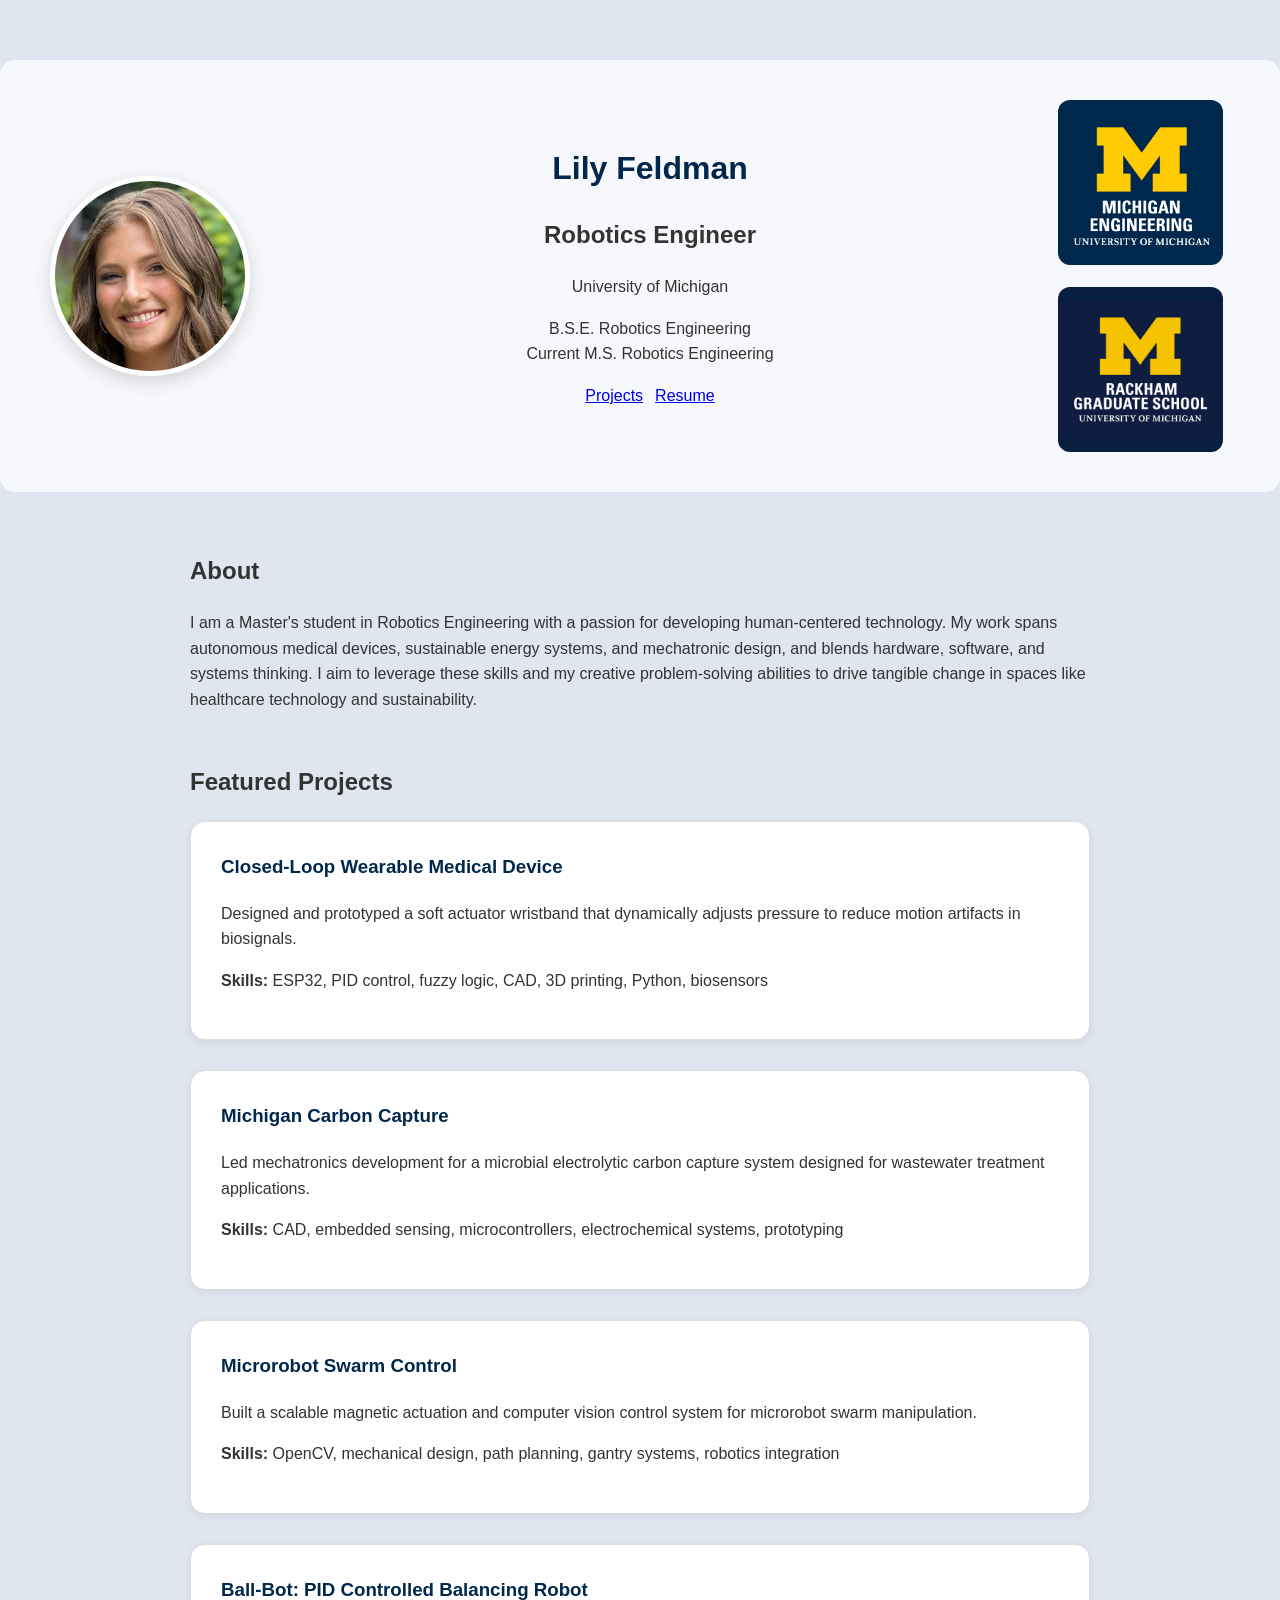
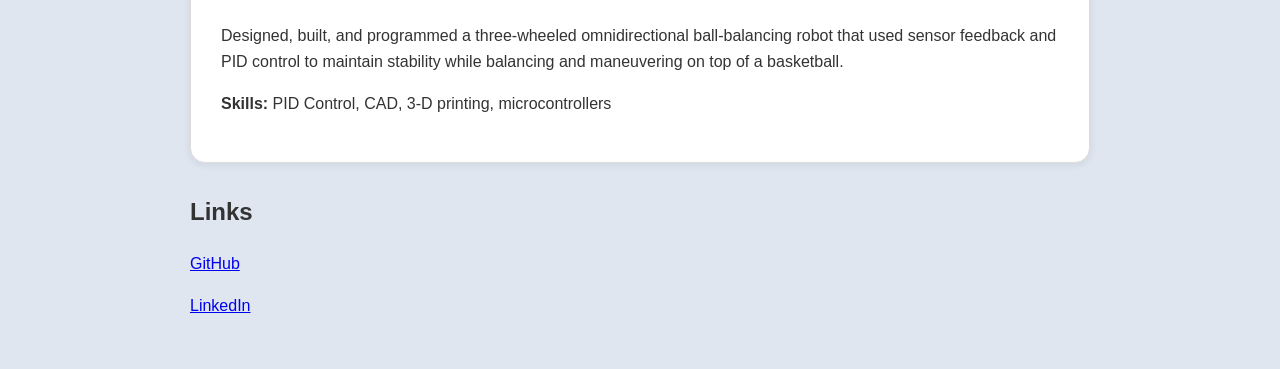
==== index.html @ 0f6f0f72 "Update index.html" ====
<!DOCTYPE html>
<html>
<head>
  <title>Lily Feldman | Robotics Engineer</title>
  <link rel="stylesheet" href="style.css">
</head>

<body>
  <header class="hero">

    <div class="hero-photo">
        <img src="headshot.png" alt="Lily Feldman">
    </div>

    <div class="hero-text">
        <h1>Lily Feldman</h1>

        <h2>Robotics Engineer</h2>

        <p>University of Michigan</p>

        <p>
            B.S.E. Robotics Engineering<br>
            Current M.S. Robotics Engineering
        </p>

        <div class="hero-buttons">
            <a href="#projects">Projects</a>
            <a href="Lily Feldman Resume 41626-2.pdf">Resume</a>
        </div>
    </div>

    <div class="hero-logos">
        <img src="michiganengineering2.jpg" alt="Michigan Engineering">
        <img src="rackham.jpg" alt="Rackham Graduate School">
    </div>

</header>

  <section id="about">
    <h2>About</h2>
    <p>
      I am a Master's student in Robotics Engineering with a passion for developing human-centered technology. My work spans autonomous medical devices, sustainable energy systems, and mechatronic design, and blends hardware, software, and systems thinking. I aim to leverage these skills and my creative problem-solving abilities to drive tangible change in spaces like healthcare technology and sustainability.
    </p>
  </section>

  <section id="projects">
    <h2>Featured Projects</h2>

    <div class="project">
      <h3>
      <a href="wearable-device.html">
      Closed-Loop Wearable Medical Device
      </a>
      </h3>
      <p>
        Designed and prototyped a soft actuator wristband that dynamically adjusts pressure to reduce motion artifacts in biosignals.
      </p>
      <p><strong>Skills:</strong> ESP32, PID control, fuzzy logic, CAD, 3D printing, Python, biosensors</p>
    </div>

    <div class="project">
      <h3>
      <a href="carbon-capture.html">
      Michigan Carbon Capture
      </a>
      </h3>
      <p>
        Led mechatronics development for a microbial electrolytic carbon capture system designed for wastewater treatment applications.
      </p>
      <p><strong>Skills:</strong> CAD, embedded sensing, microcontrollers, electrochemical systems, prototyping</p>
    </div>

    <div class="project">
      <h3>
      <a href="microrobot-swarm.html">
      Microrobot Swarm Control
      </a>
      </h3>
      <p>
        Built a scalable magnetic actuation and computer vision control system for microrobot swarm manipulation.
      </p>
      <p><strong>Skills:</strong> OpenCV, mechanical design, path planning, gantry systems, robotics integration</p>
    </div>

    <div class="project">
      <h3>
      <a href="ball_bot.html">
      Ball-Bot: PID Controlled Balancing Robot
      </a>
      </h3>
      <p>
        Designed, built, and programmed a three-wheeled omnidirectional ball-balancing robot that used sensor feedback and PID control to maintain stability while balancing and maneuvering on top of a basketball.
      </p>
      <p><strong>Skills:</strong> PID Control, CAD, 3-D printing, microcontrollers</p>
    </div>

    <h2>Links</h2>

    <p>
    <a href="https://github.com/lilyfeldman33">GitHub</a>
    </p>
    
    <p>
    <a href="https://www.linkedin.com/in/lily-feldman-/">
    LinkedIn
    </a>
    </p>

  </section>
</body>
  
</html>
---- style.css ----
body {
  font-family: Arial, sans-serif;
  margin: 0;
  color: #333333;
  line-height: 1.6;
  background-color: #dfe6f0;
}

nav a {
  margin: 0 12px;
  text-decoration: none;
  color: #0057b8;
  font-weight: bold;
}

section {
  max-width: 900px;
  margin: 50px auto;
  padding: 0 20px;
}

.project {
  border: 1px solid #ddd;
  
  background: white;
  border-radius: 15px;
  padding: 30px;
  margin-bottom: 30px;

  box-shadow:
      0 2px 8px rgba(0,0,0,0.08);
}

.project:hover{

    transform:translateY(-8px);

    box-shadow:0 15px 40px rgba(0,0,0,.12);

}

.project h3 {
  margin-top: 0;
}

.project h3 a {
    color: #00274C;
    text-decoration: none;
}

.project h3 a:hover {
    color: #45c458;
}

.container {
    max-width: 1000px;
    margin: 50px auto;
    padding: 0 30px;
}

.hero {
    max-width: 1200px;
    margin: 60px auto;
    padding: 40px;

    display: grid;
    grid-template-columns: 220px 1fr 200px;

    align-items: center;
    gap: 40px;

    background: #f6f8fb;
    border-radius: 15px;
}
.hero-photo {
    display: flex;
    justify-content: center;
}
.hero-photo img {
    width: 190px;
    height: 190px;

    object-fit: cover;

    border-radius: 50%;

    border: 5px solid white;

    box-shadow: 0 6px 18px rgba(0,0,0,0.15);
}

.hero-text {
  text-align: center;
}

.hero-text h1 {
  margin-top: 0;
  color: #00274c;
}

.hero-buttons {
  display: flex;
  justify-content: center;
  gap: 12px;
}

.hero-logos {
  display: flex;
  flex-direction: column;
  align-items: center;
  gap: 22px;
}

.hero-logos img {
  width: 165px;
  height: 165px;
  object-fit: cover;
  border-radius: 12px;
}
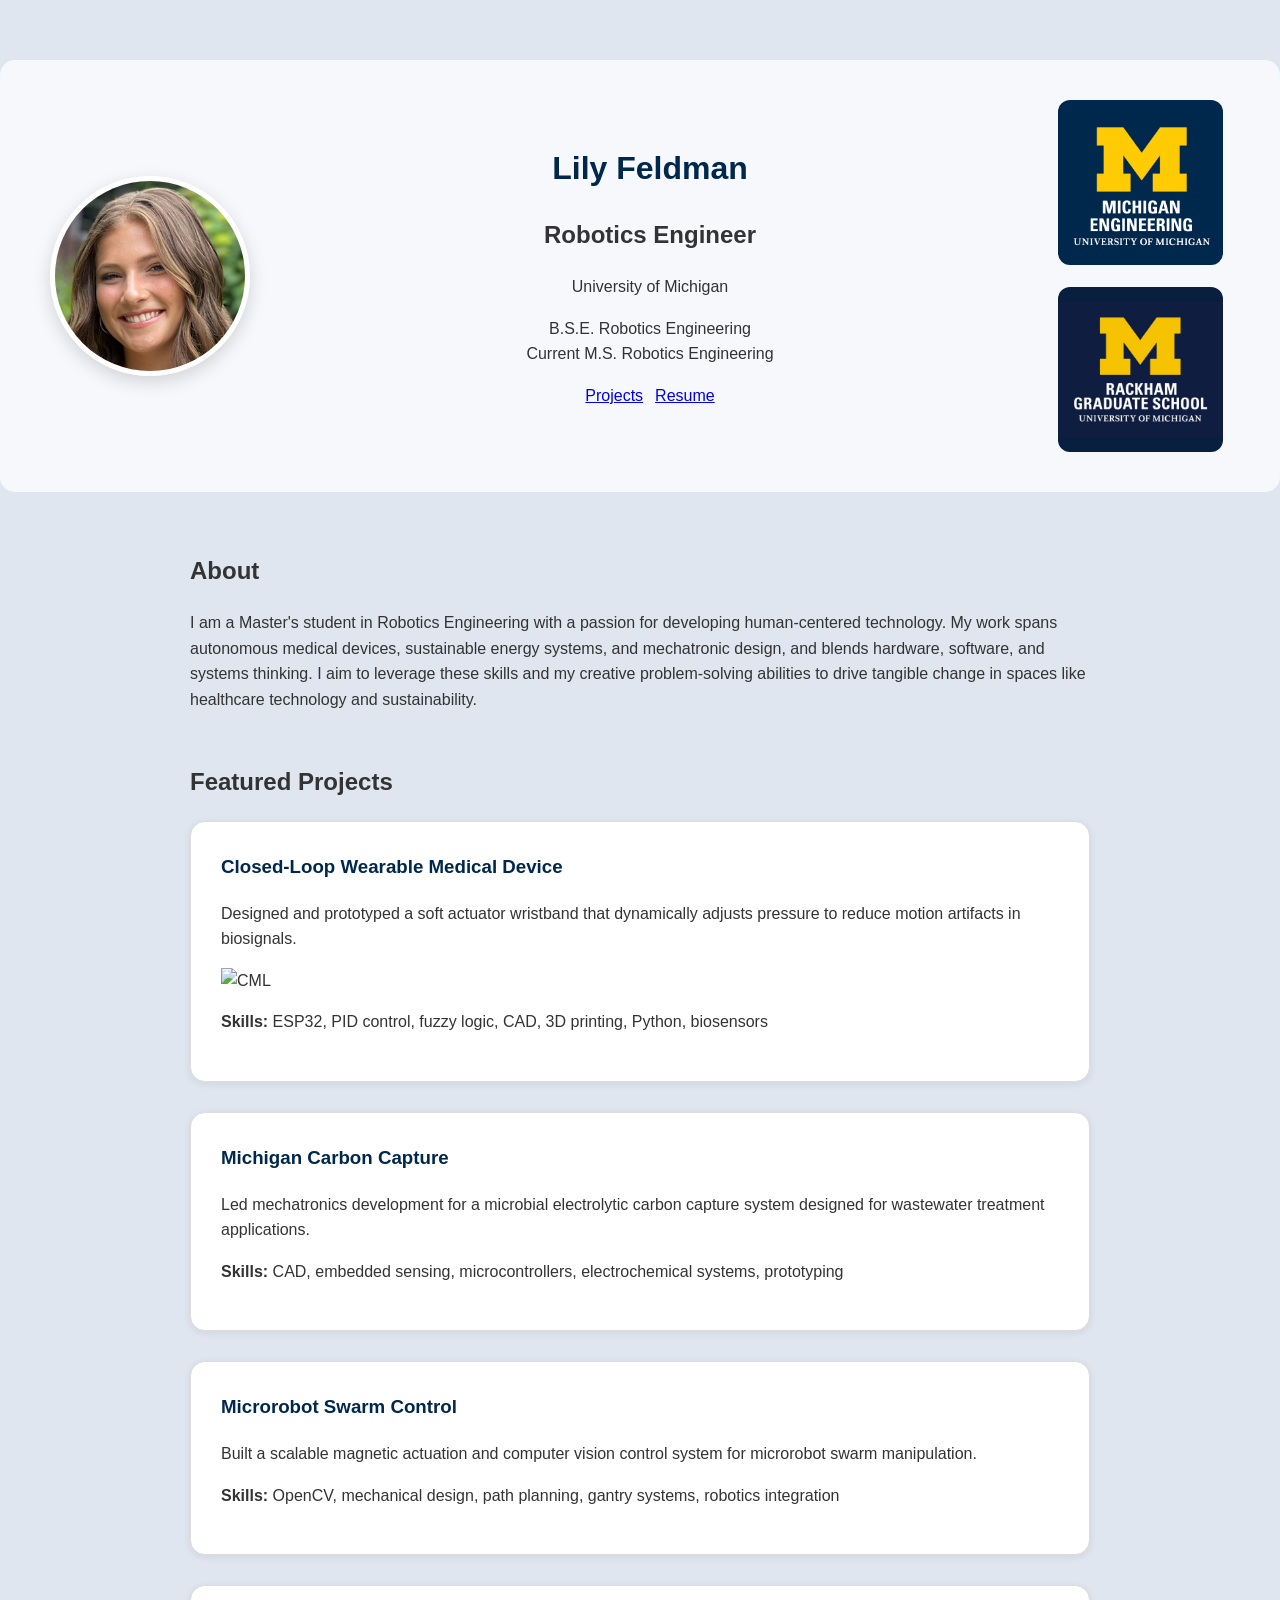
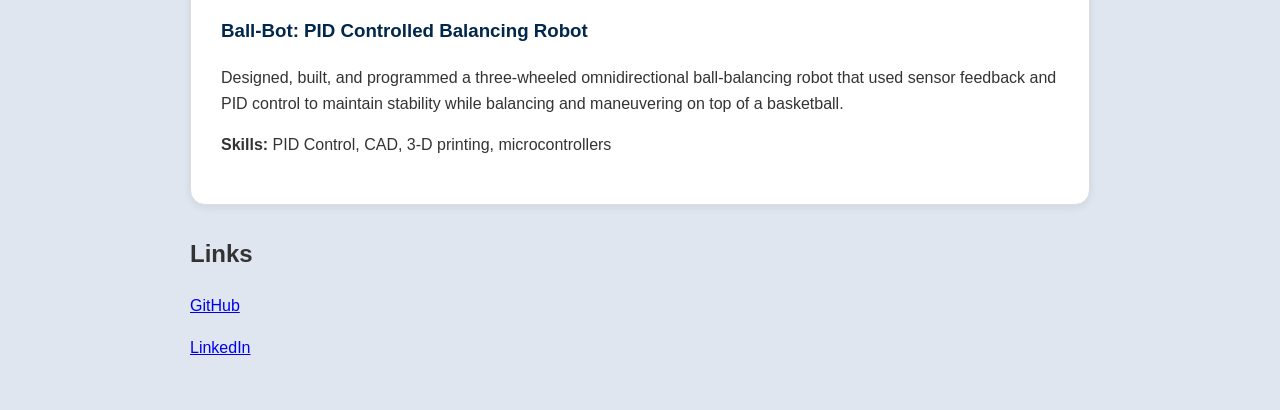
==== commit 7f15e165: "Update index.html" ====
--- a/index.html
+++ b/index.html
@@ -56,6 +56,9 @@
       <p>
         Designed and prototyped a soft actuator wristband that dynamically adjusts pressure to reduce motion artifacts in biosignals.
       </p>
+      <p>
+        <img src="CML1.jpg" alt="CML">
+      </p>
       <p><strong>Skills:</strong> ESP32, PID control, fuzzy logic, CAD, 3D printing, Python, biosensors</p>
     </div>
 
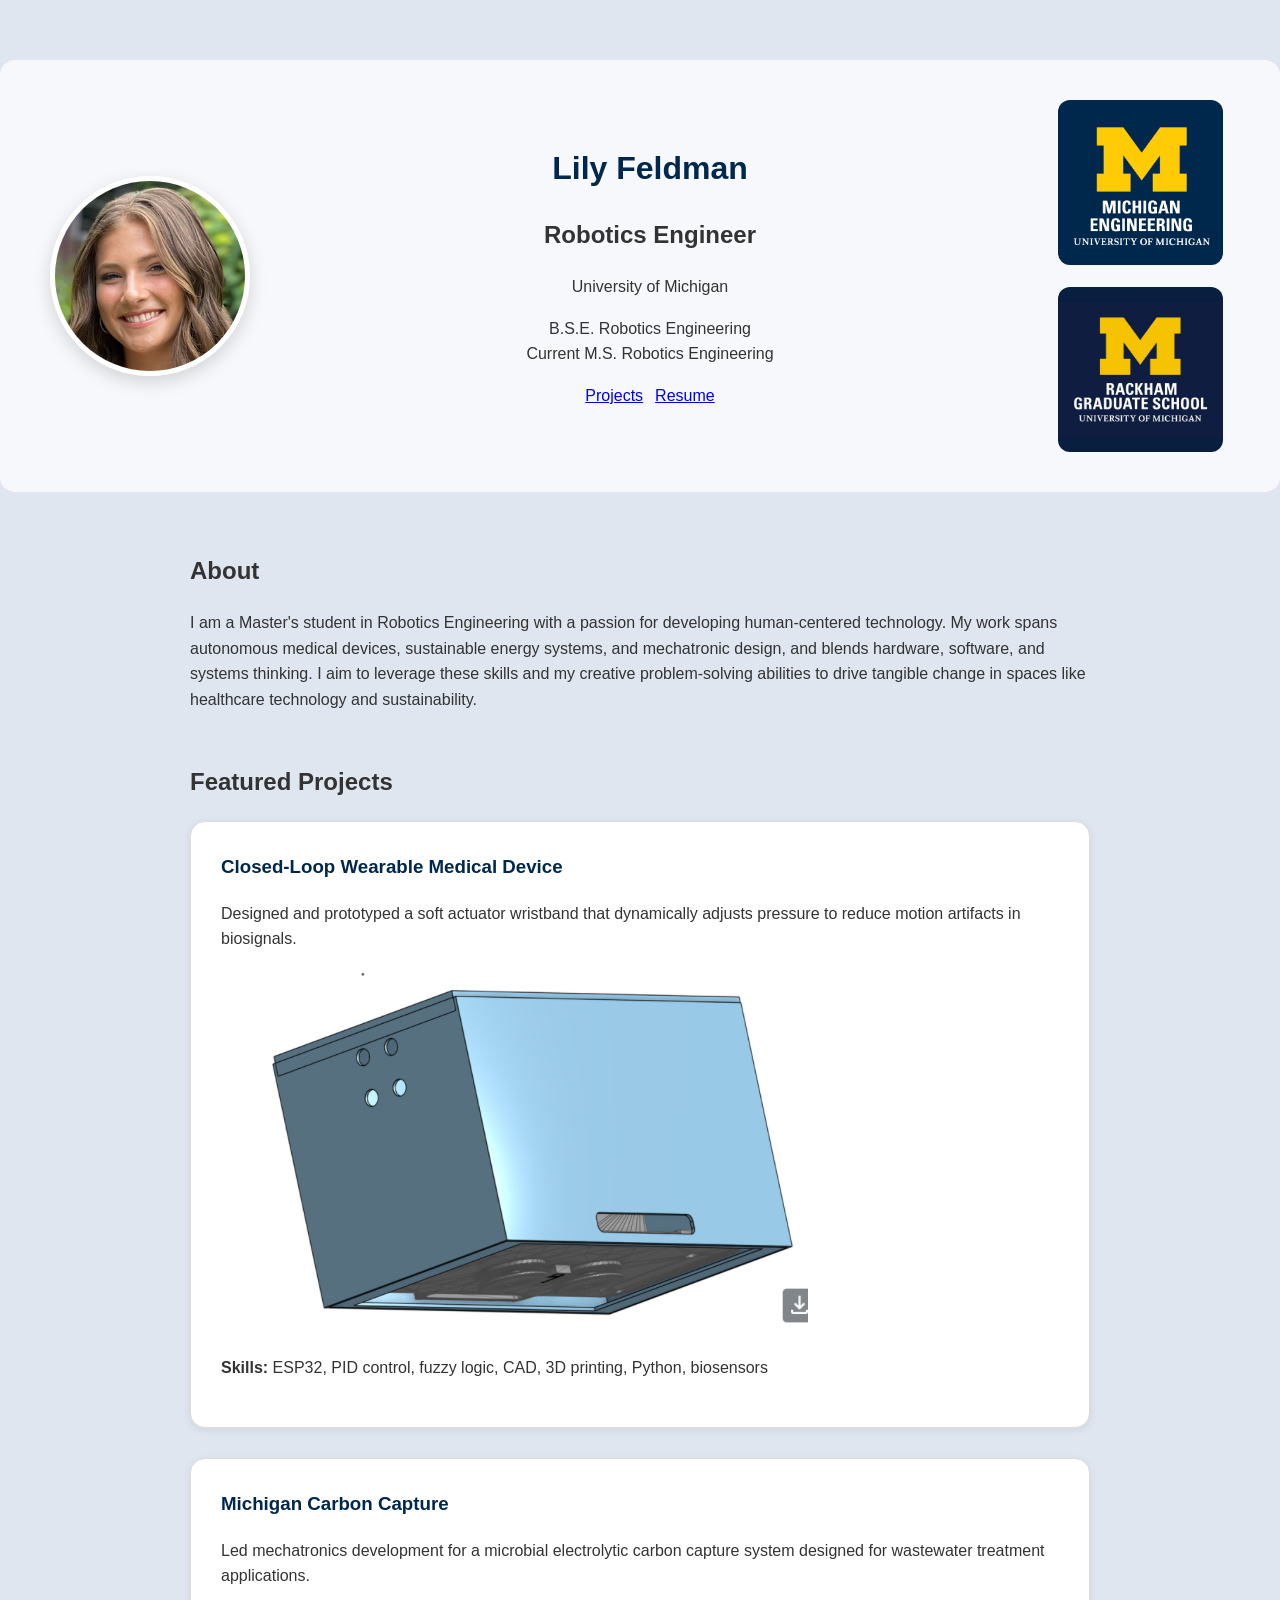
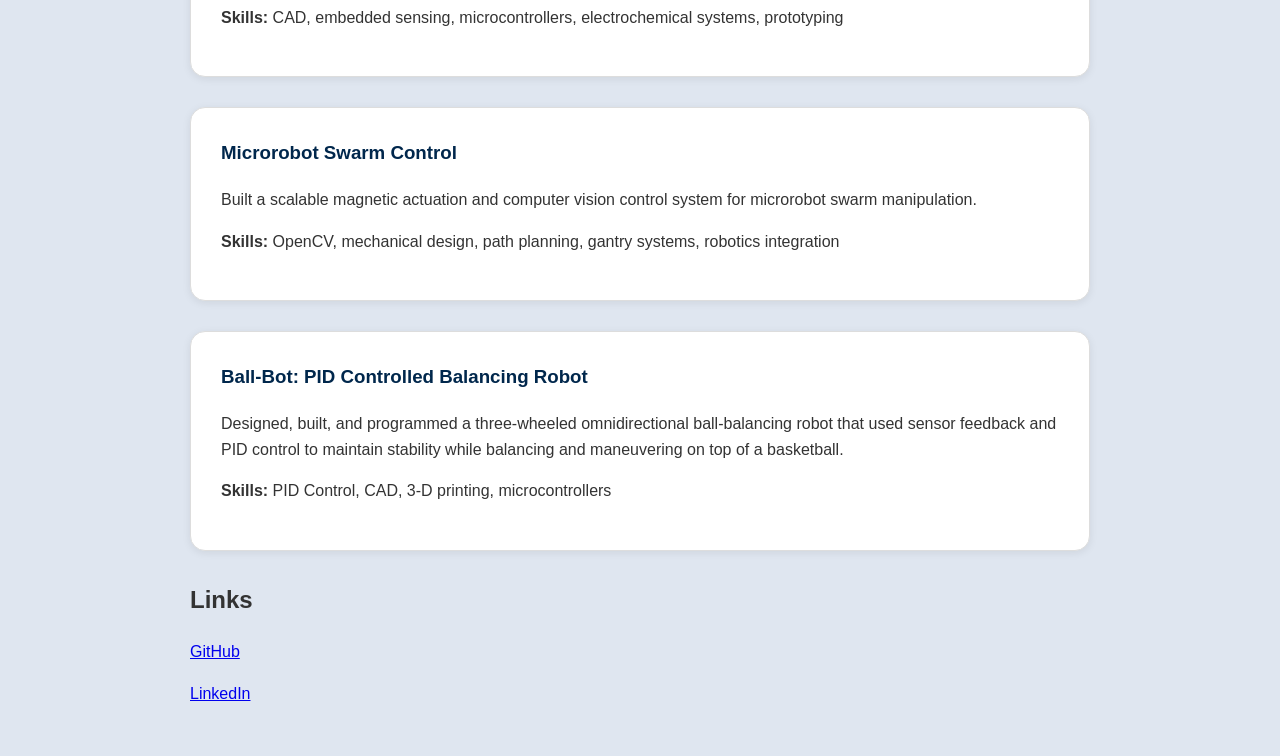
==== commit 2c73e7c1: "Update index.html" ====
--- a/index.html
+++ b/index.html
@@ -57,7 +57,7 @@
         Designed and prototyped a soft actuator wristband that dynamically adjusts pressure to reduce motion artifacts in biosignals.
       </p>
       <p>
-        <img src="CML1.jpg" alt="CML">
+        <img src="CML1.png" alt="CML">
       </p>
       <p><strong>Skills:</strong> ESP32, PID control, fuzzy logic, CAD, 3D printing, Python, biosensors</p>
     </div>
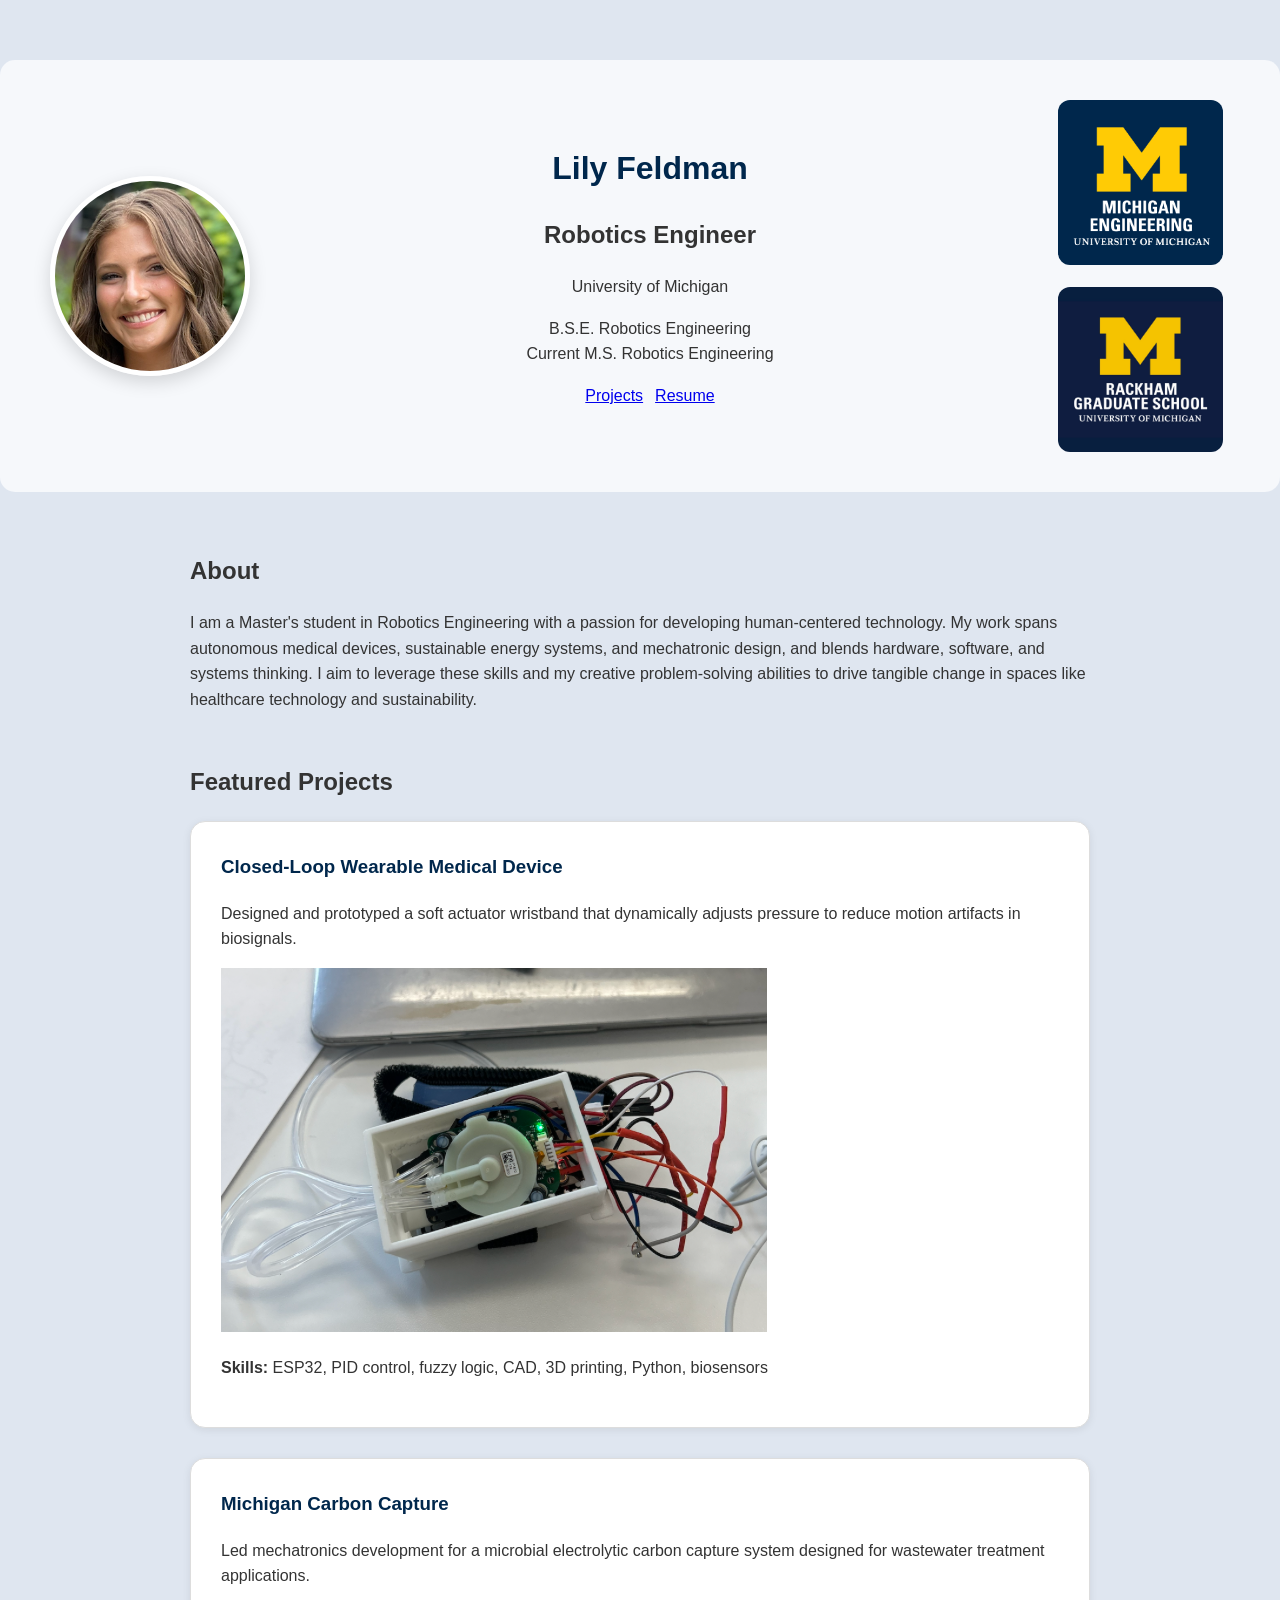
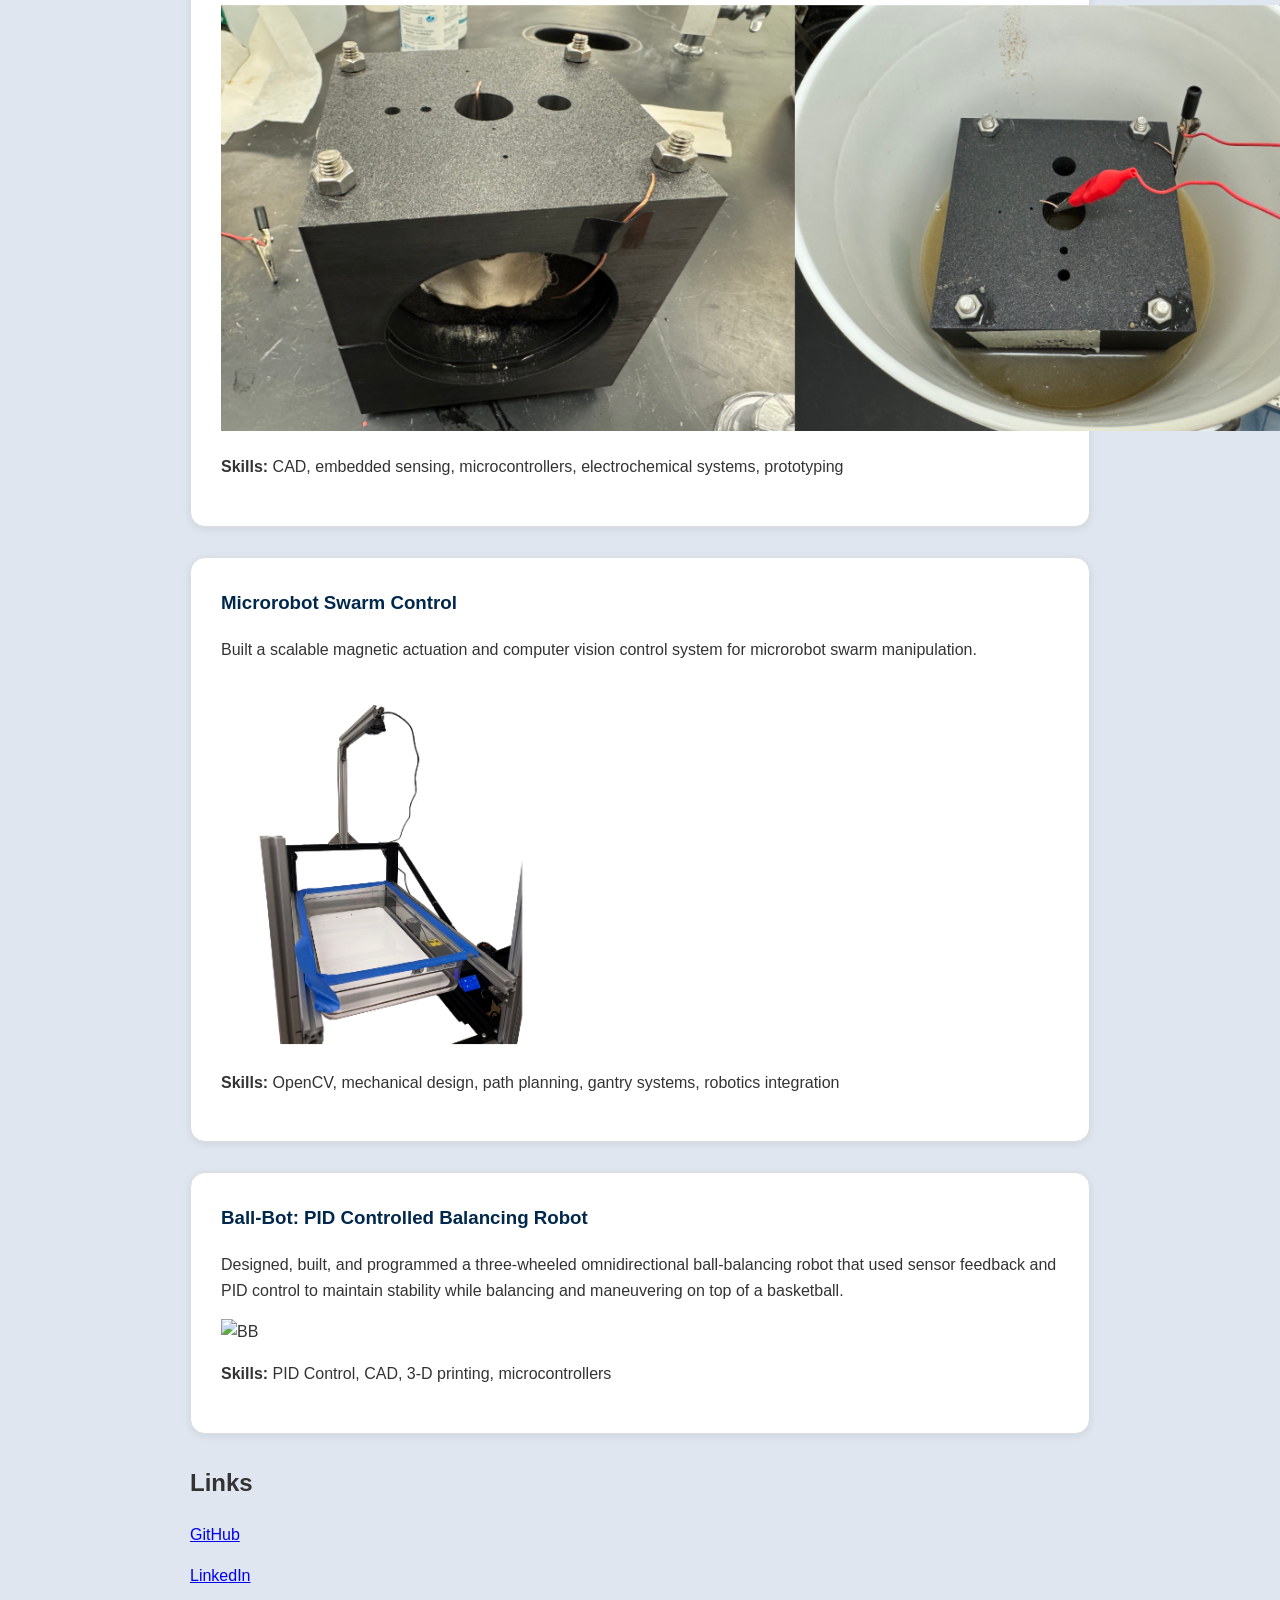
==== commit 18459766: "Update index.html" ====
--- a/index.html
+++ b/index.html
@@ -57,7 +57,7 @@
         Designed and prototyped a soft actuator wristband that dynamically adjusts pressure to reduce motion artifacts in biosignals.
       </p>
       <p>
-        <img src="CML1.png" alt="CML">
+        <img src="CML3.png" alt="CML">
       </p>
       <p><strong>Skills:</strong> ESP32, PID control, fuzzy logic, CAD, 3D printing, Python, biosensors</p>
     </div>
@@ -71,6 +71,9 @@
       <p>
         Led mechatronics development for a microbial electrolytic carbon capture system designed for wastewater treatment applications.
       </p>
+      <p>
+        <img src="ccphotos.png" alt="Carbon Capture">
+      </p>
       <p><strong>Skills:</strong> CAD, embedded sensing, microcontrollers, electrochemical systems, prototyping</p>
     </div>
 
@@ -83,6 +86,9 @@
       <p>
         Built a scalable magnetic actuation and computer vision control system for microrobot swarm manipulation.
       </p>
+      <p>
+        <img src="SAM3.png" alt="SAM">
+      </p>
       <p><strong>Skills:</strong> OpenCV, mechanical design, path planning, gantry systems, robotics integration</p>
     </div>
 
@@ -94,6 +100,9 @@
       </h3>
       <p>
         Designed, built, and programmed a three-wheeled omnidirectional ball-balancing robot that used sensor feedback and PID control to maintain stability while balancing and maneuvering on top of a basketball.
+      </p>
+      <p>
+        <img src="bbPIC.HEIC" alt="BB">
       </p>
       <p><strong>Skills:</strong> PID Control, CAD, 3-D printing, microcontrollers</p>
     </div>
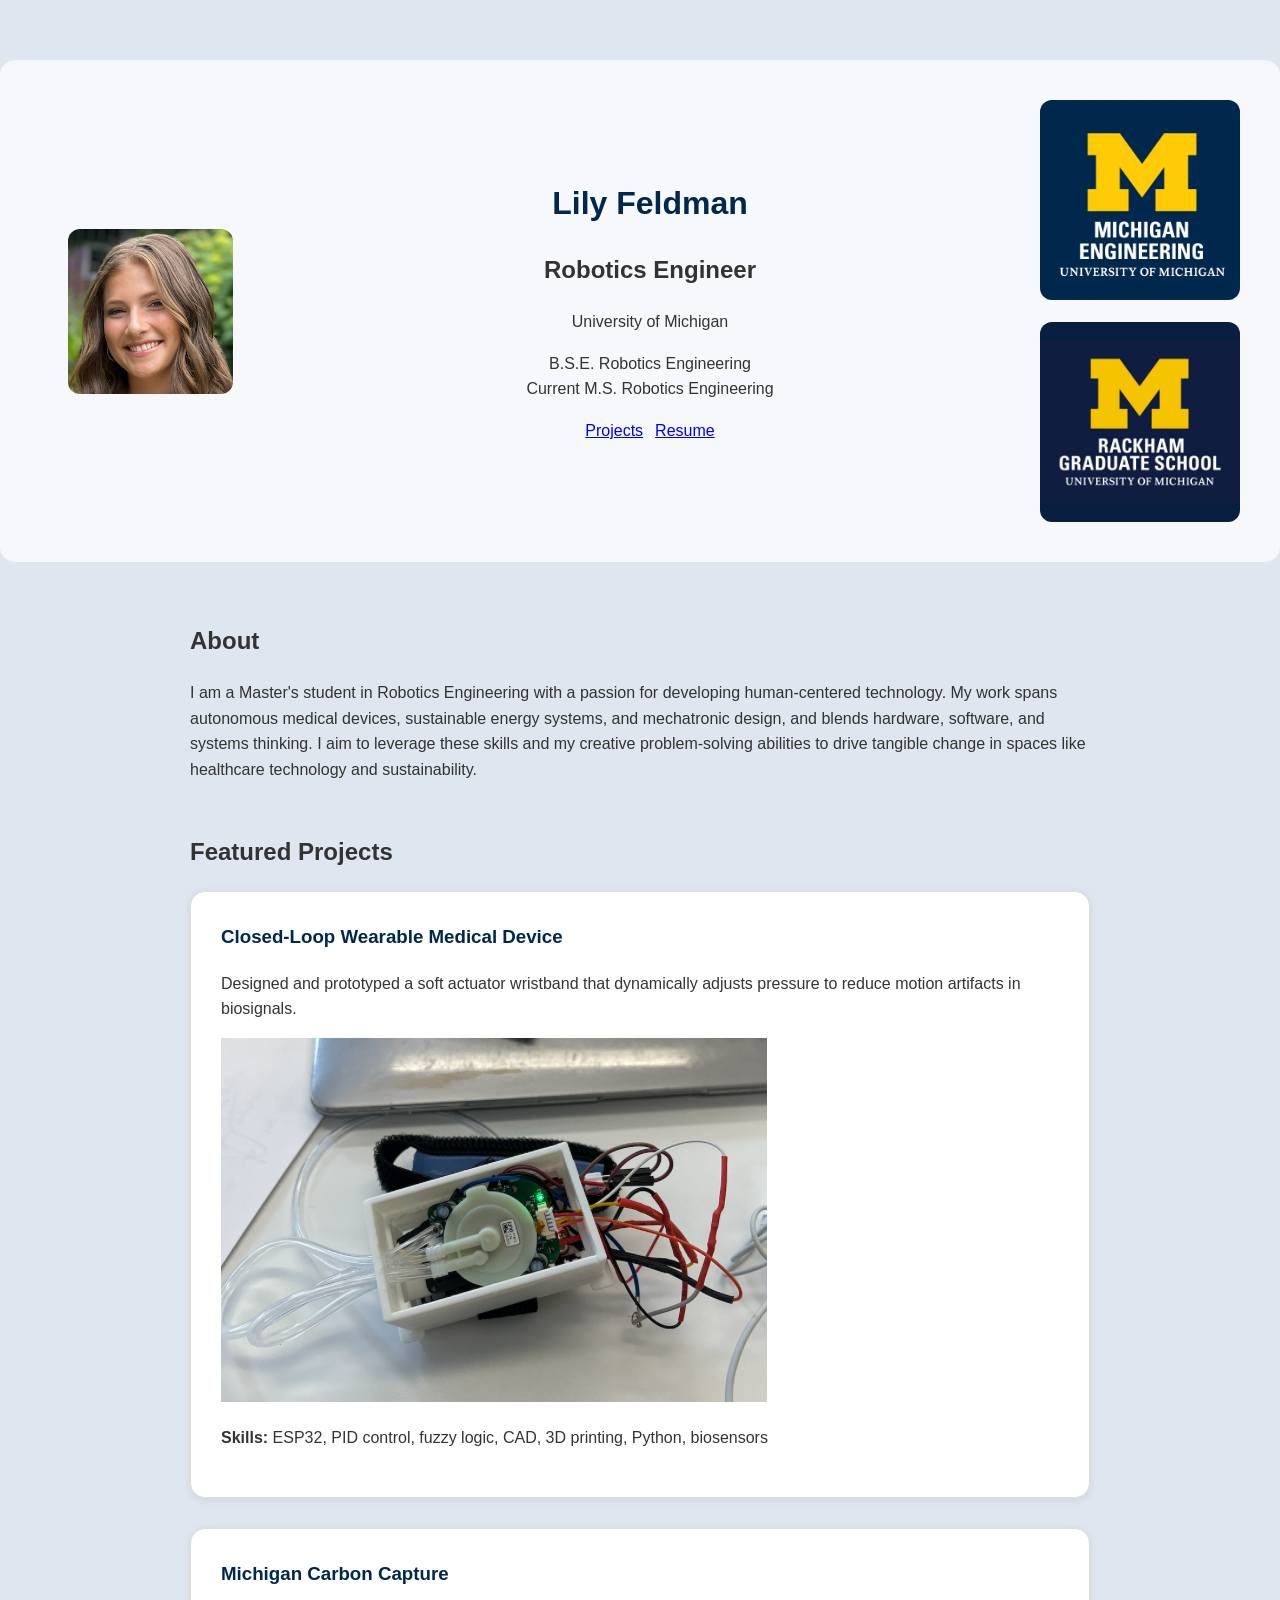
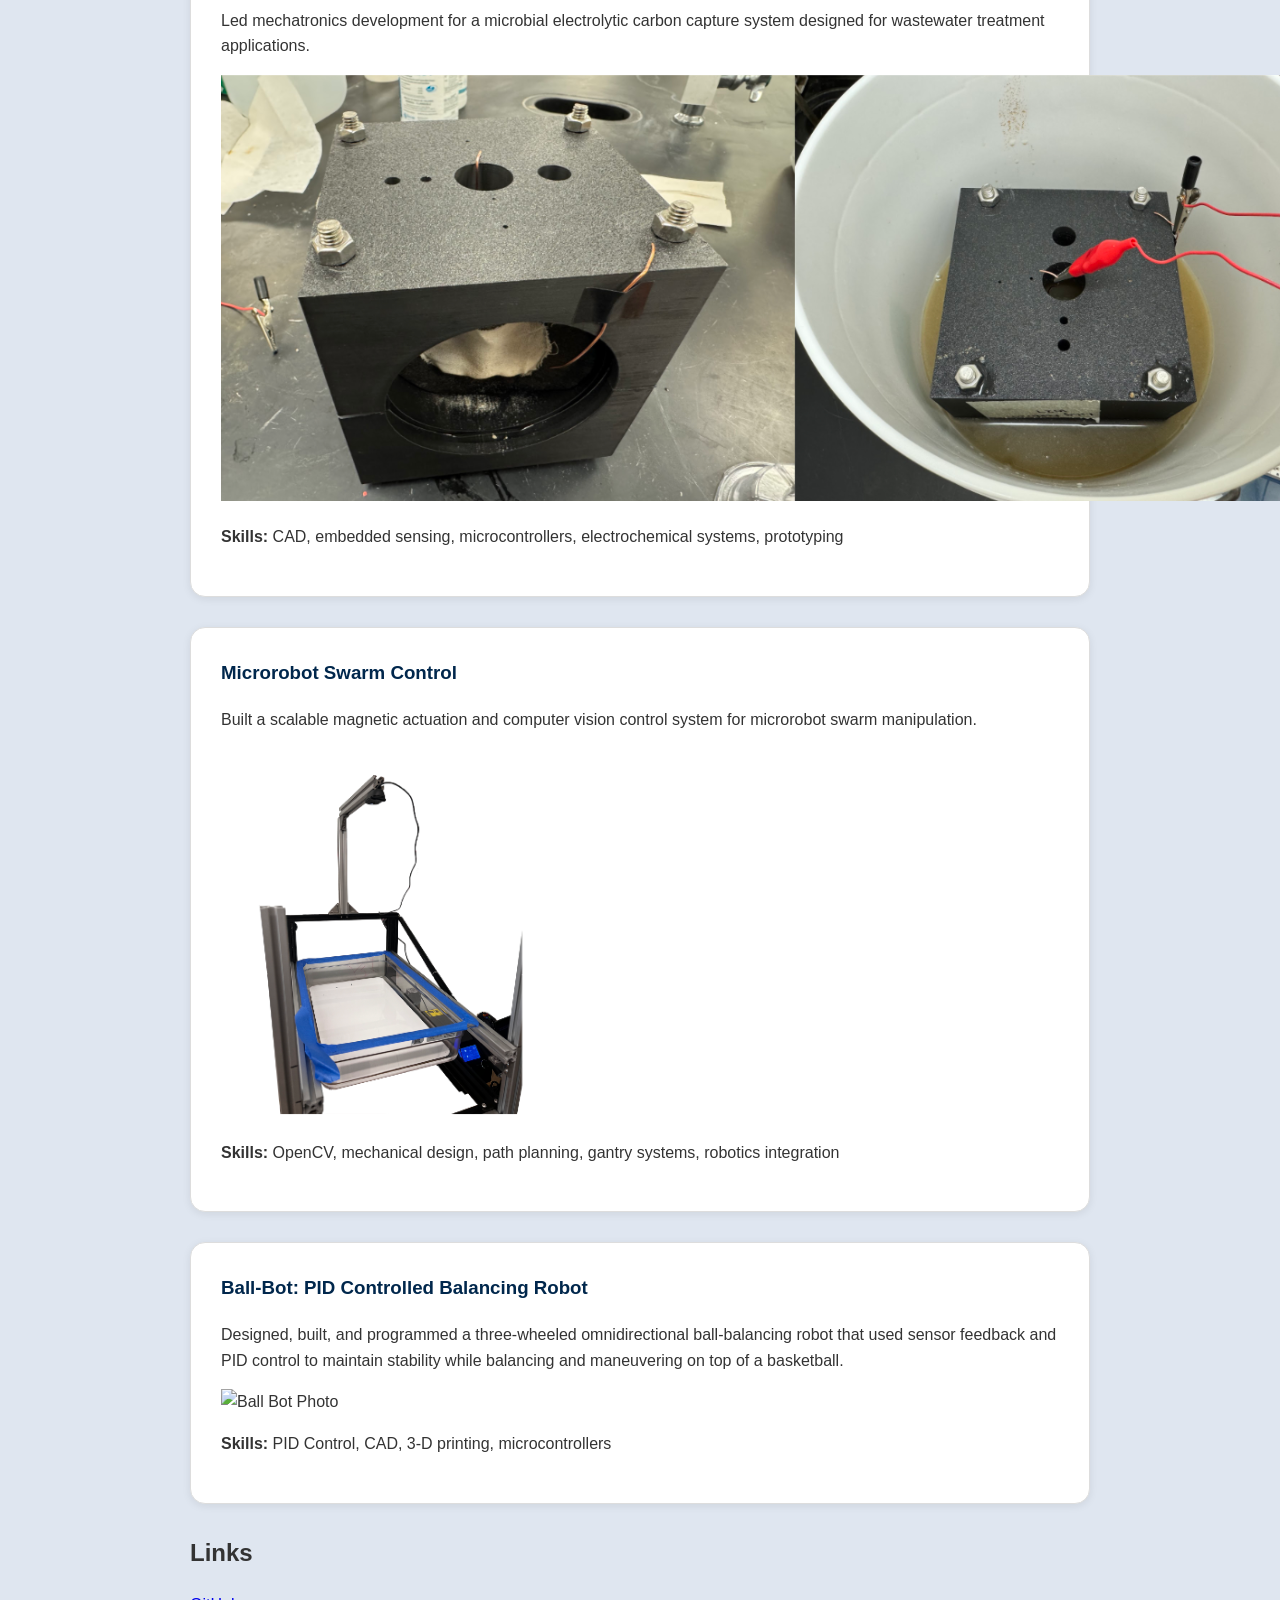
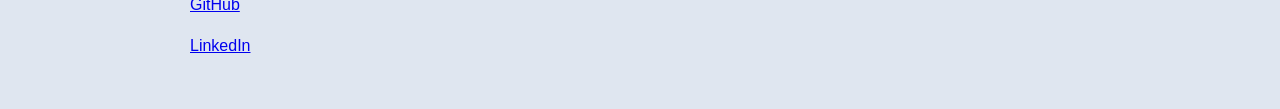
==== commit 653b6df9: "Update index.html" ====
--- a/index.html
+++ b/index.html
@@ -56,25 +56,39 @@
       <p>
         Designed and prototyped a soft actuator wristband that dynamically adjusts pressure to reduce motion artifacts in biosignals.
       </p>
-      <p>
-        <img src="CML3.png" alt="CML">
-      </p>
+      
+      <img
+        src="CML3.png"
+        alt="CML Photo"
+        class="project-thumbnail"
+      >
       <p><strong>Skills:</strong> ESP32, PID control, fuzzy logic, CAD, 3D printing, Python, biosensors</p>
     </div>
 
     <div class="project">
+
       <h3>
-      <a href="carbon-capture.html">
-      Michigan Carbon Capture
-      </a>
+        <a href="carbon-capture.html">
+          Michigan Carbon Capture
+        </a>
       </h3>
+    
       <p>
-        Led mechatronics development for a microbial electrolytic carbon capture system designed for wastewater treatment applications.
+        Led mechatronics development for a microbial electrolytic carbon capture
+        system designed for wastewater treatment applications.
       </p>
+    
+      <img
+        src="ccphotos.png"
+        alt="Michigan Carbon Capture prototype"
+        class="project-thumbnail"
+      >
+    
       <p>
-        <img src="ccphotos.png" alt="Carbon Capture">
+        <strong>Skills:</strong>
+        CAD, embedded sensing, microcontrollers, electrochemical systems, prototyping
       </p>
-      <p><strong>Skills:</strong> CAD, embedded sensing, microcontrollers, electrochemical systems, prototyping</p>
+    
     </div>
 
     <div class="project">
@@ -86,9 +100,12 @@
       <p>
         Built a scalable magnetic actuation and computer vision control system for microrobot swarm manipulation.
       </p>
-      <p>
-        <img src="SAM3.png" alt="SAM">
-      </p>
+      
+      <img
+        src="SAM3.png"
+        alt="SAM Lab Photo"
+        class="project-thumbnail"
+      >
       <p><strong>Skills:</strong> OpenCV, mechanical design, path planning, gantry systems, robotics integration</p>
     </div>
 
@@ -101,9 +118,12 @@
       <p>
         Designed, built, and programmed a three-wheeled omnidirectional ball-balancing robot that used sensor feedback and PID control to maintain stability while balancing and maneuvering on top of a basketball.
       </p>
-      <p>
-        <img src="bbPIC.HEIC" alt="BB">
-      </p>
+      
+      <img
+        src="bbPIC.HEIC"
+        alt="Ball Bot Photo"
+        class="project-thumbnail"
+      >
       <p><strong>Skills:</strong> PID Control, CAD, 3-D printing, microcontrollers</p>
     </div>
 
--- a/style.css
+++ b/style.css
@@ -77,16 +77,10 @@
     justify-content: center;
 }
 .hero-photo img {
-    width: 190px;
-    height: 190px;
-
-    object-fit: cover;
-
-    border-radius: 50%;
-
-    border: 5px solid white;
-
-    box-shadow: 0 6px 18px rgba(0,0,0,0.15);
+  width: 165px;
+  height: 165px;
+  object-fit: cover;
+  border-radius: 12px;
 }
 
 .hero-text {
@@ -112,8 +106,8 @@
 }
 
 .hero-logos img {
-  width: 165px;
-  height: 165px;
+  width: 200px;
+  height: 200px;
   object-fit: cover;
   border-radius: 12px;
 }
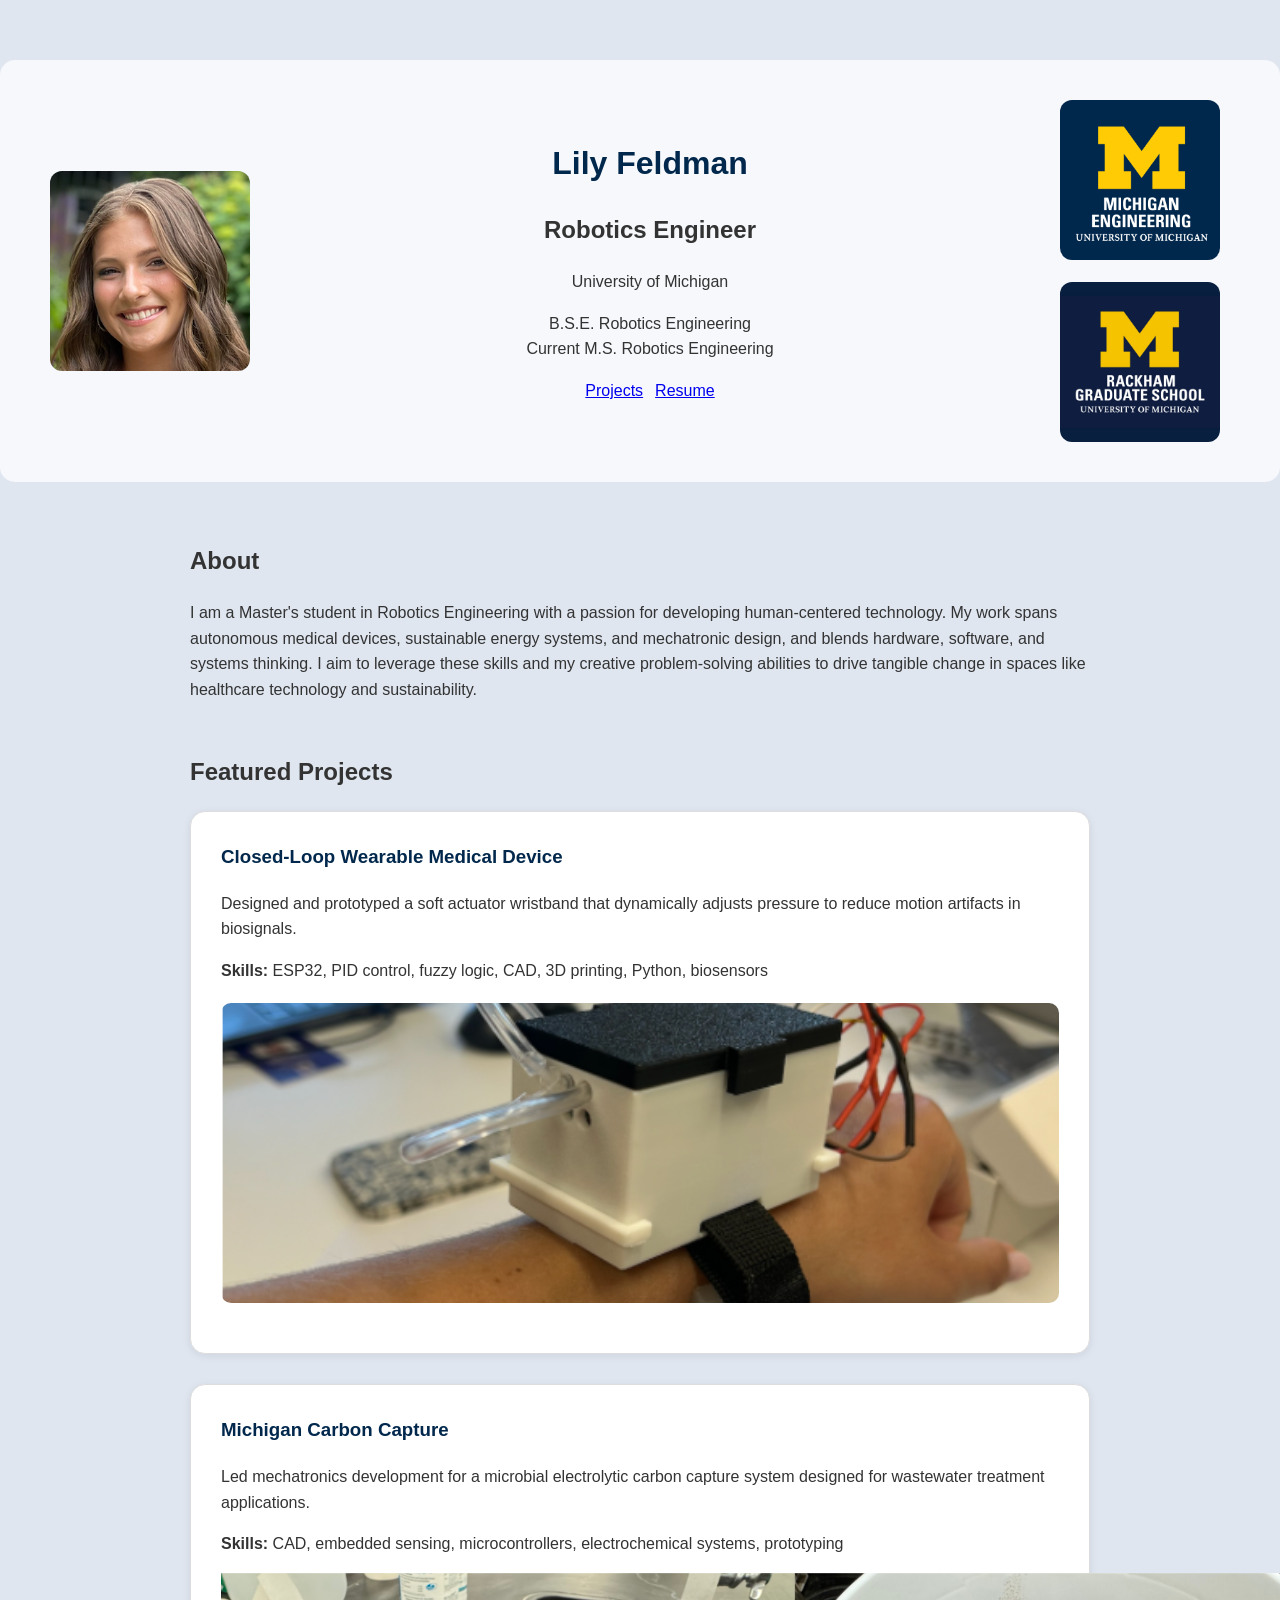
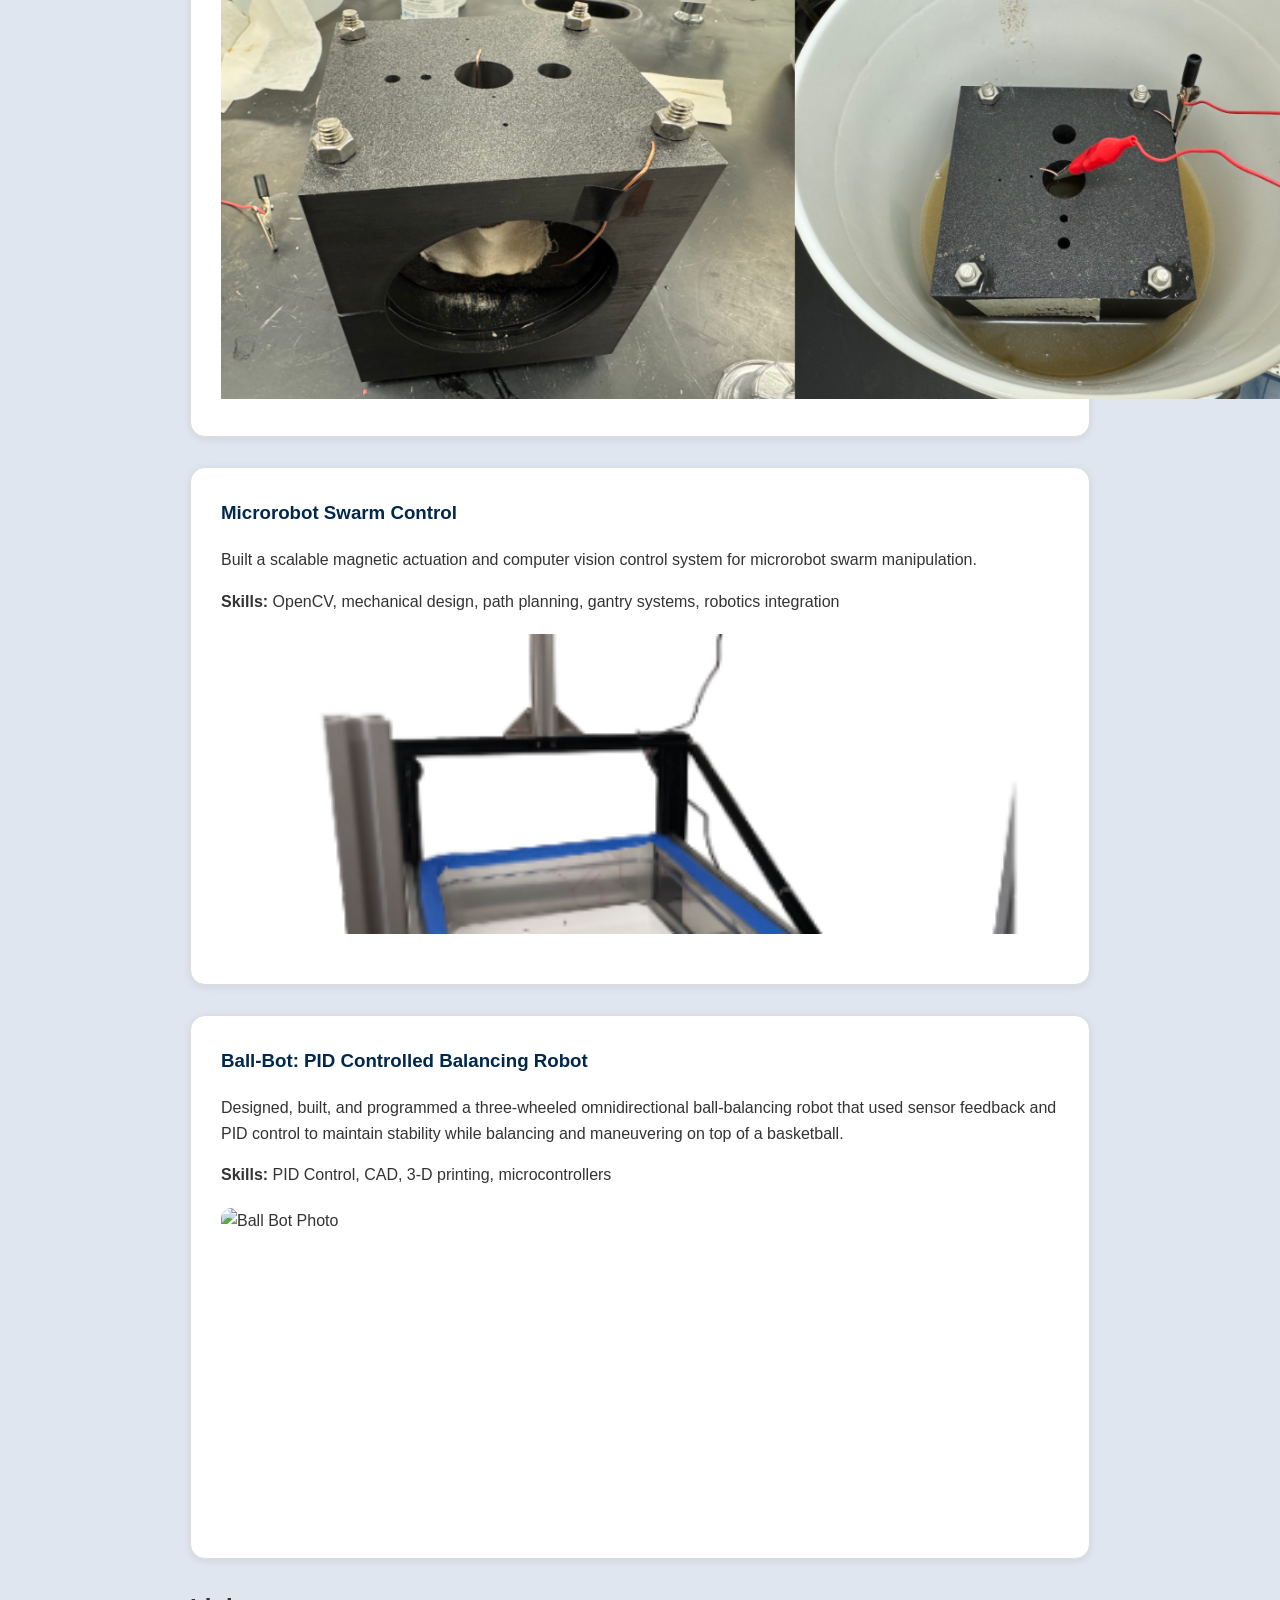
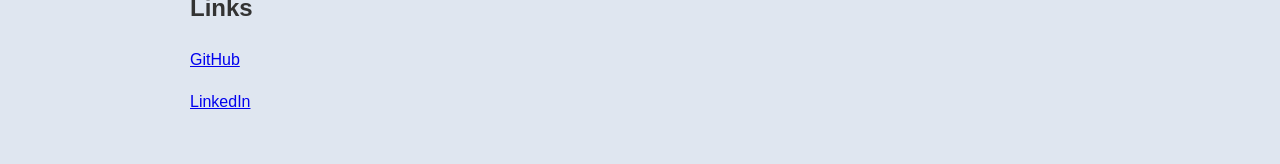
==== commit 0070d49d: "Update index.html" ====
--- a/index.html
+++ b/index.html
@@ -57,12 +57,12 @@
         Designed and prototyped a soft actuator wristband that dynamically adjusts pressure to reduce motion artifacts in biosignals.
       </p>
       
+      <p><strong>Skills:</strong> ESP32, PID control, fuzzy logic, CAD, 3D printing, Python, biosensors</p>
       <img
-        src="CML3.png"
+        src="CML2.png"
         alt="CML Photo"
         class="project-thumbnail"
       >
-      <p><strong>Skills:</strong> ESP32, PID control, fuzzy logic, CAD, 3D printing, Python, biosensors</p>
     </div>
 
     <div class="project">
@@ -78,16 +78,15 @@
         system designed for wastewater treatment applications.
       </p>
     
-      <img
-        src="ccphotos.png"
-        alt="Michigan Carbon Capture prototype"
-        class="project-thumbnail"
-      >
-    
       <p>
         <strong>Skills:</strong>
         CAD, embedded sensing, microcontrollers, electrochemical systems, prototyping
       </p>
+      <img
+        src="ccphotos.png"
+        alt="Michigan Carbon Capture prototype"
+        class="project-thumbnail2"
+      >
     
     </div>
 
@@ -101,12 +100,12 @@
         Built a scalable magnetic actuation and computer vision control system for microrobot swarm manipulation.
       </p>
       
+      <p><strong>Skills:</strong> OpenCV, mechanical design, path planning, gantry systems, robotics integration</p>
       <img
         src="SAM3.png"
         alt="SAM Lab Photo"
         class="project-thumbnail"
       >
-      <p><strong>Skills:</strong> OpenCV, mechanical design, path planning, gantry systems, robotics integration</p>
     </div>
 
     <div class="project">
@@ -119,12 +118,12 @@
         Designed, built, and programmed a three-wheeled omnidirectional ball-balancing robot that used sensor feedback and PID control to maintain stability while balancing and maneuvering on top of a basketball.
       </p>
       
+      <p><strong>Skills:</strong> PID Control, CAD, 3-D printing, microcontrollers</p>
       <img
         src="bbPIC.HEIC"
         alt="Ball Bot Photo"
         class="project-thumbnail"
       >
-      <p><strong>Skills:</strong> PID Control, CAD, 3-D printing, microcontrollers</p>
     </div>
 
     <h2>Links</h2>
--- a/style.css
+++ b/style.css
@@ -77,8 +77,8 @@
     justify-content: center;
 }
 .hero-photo img {
-  width: 165px;
-  height: 165px;
+  width: 200px;
+  height: 200px;
   object-fit: cover;
   border-radius: 12px;
 }
@@ -106,8 +106,21 @@
 }
 
 .hero-logos img {
-  width: 200px;
-  height: 200px;
+  width: 160px;
+  height: 160px;
   object-fit: cover;
   border-radius: 12px;
 }
+
+.project-thumbnail {
+  display: block;
+  width: 100%;
+  max-width: 100%;
+  height: 300px;
+
+  object-fit: cover;
+  object-position: center;
+
+  margin: 20px 0;
+  border-radius: 10px;
+}
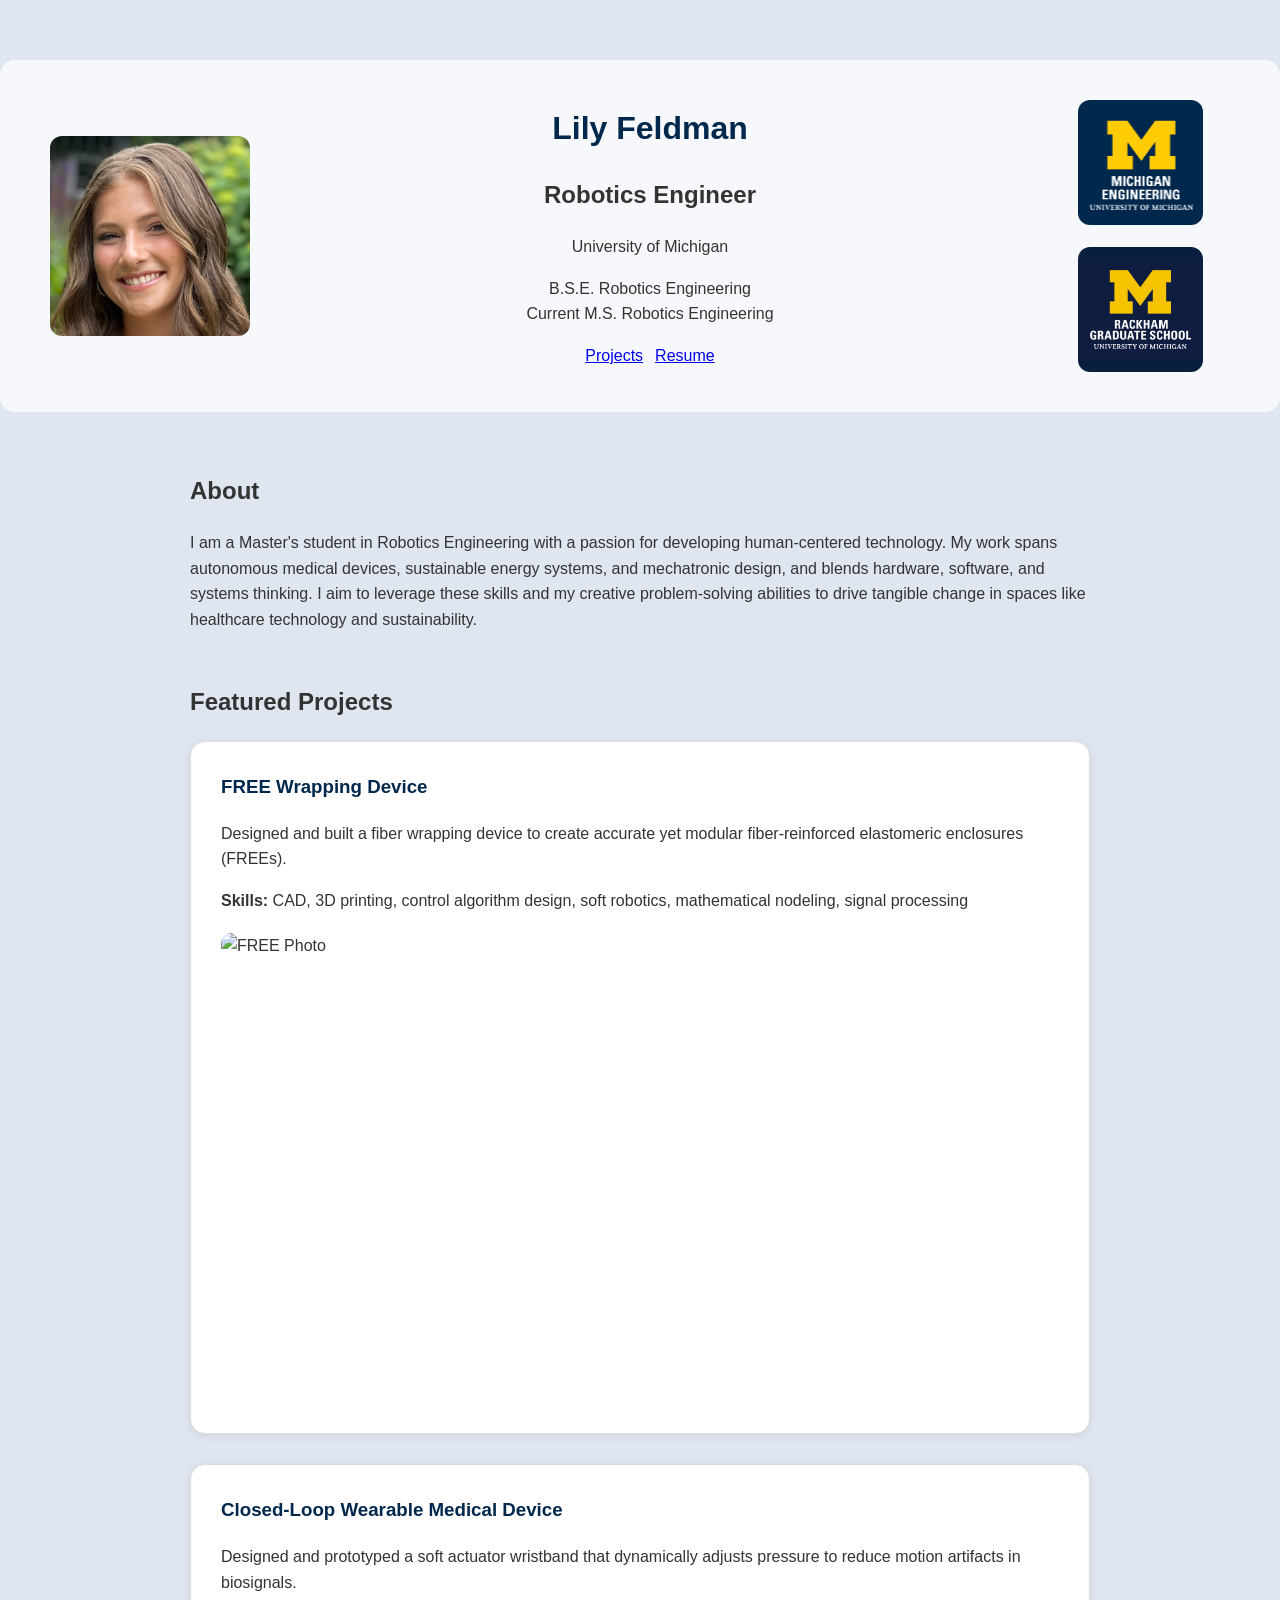
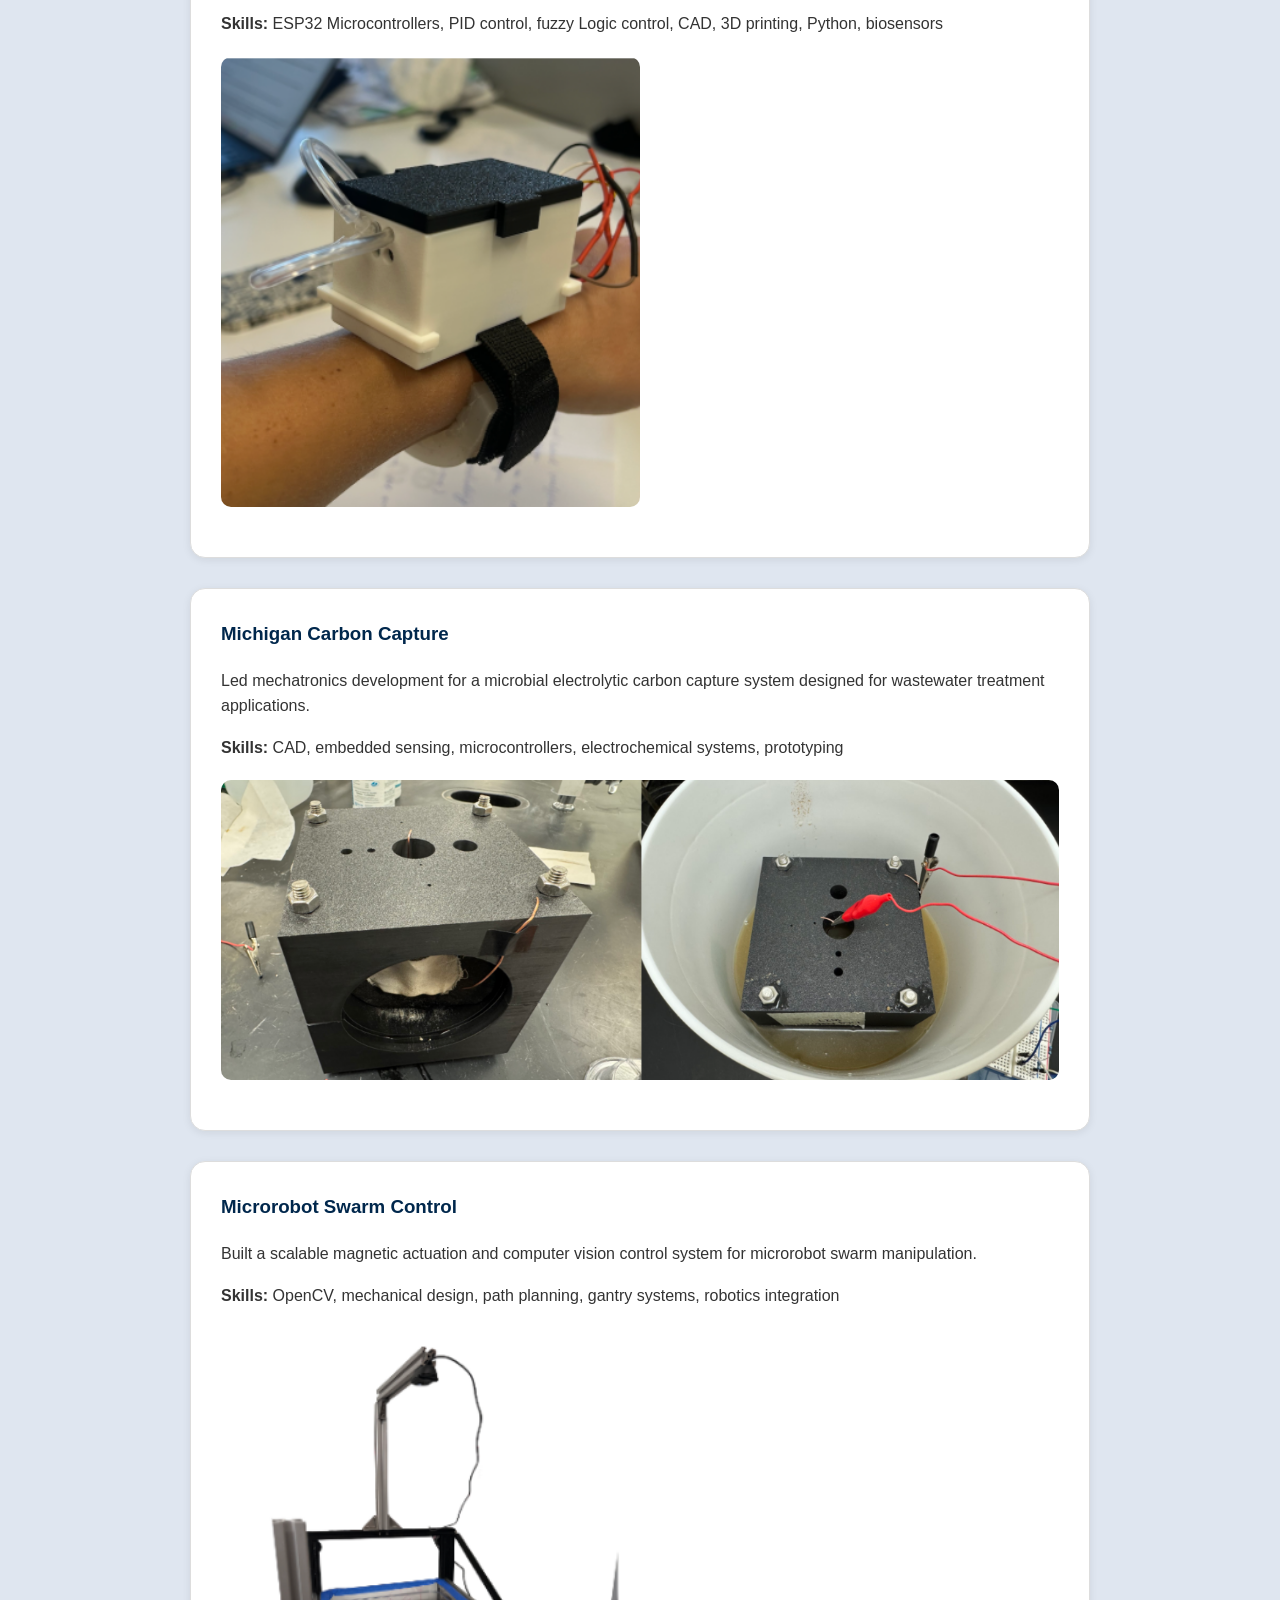
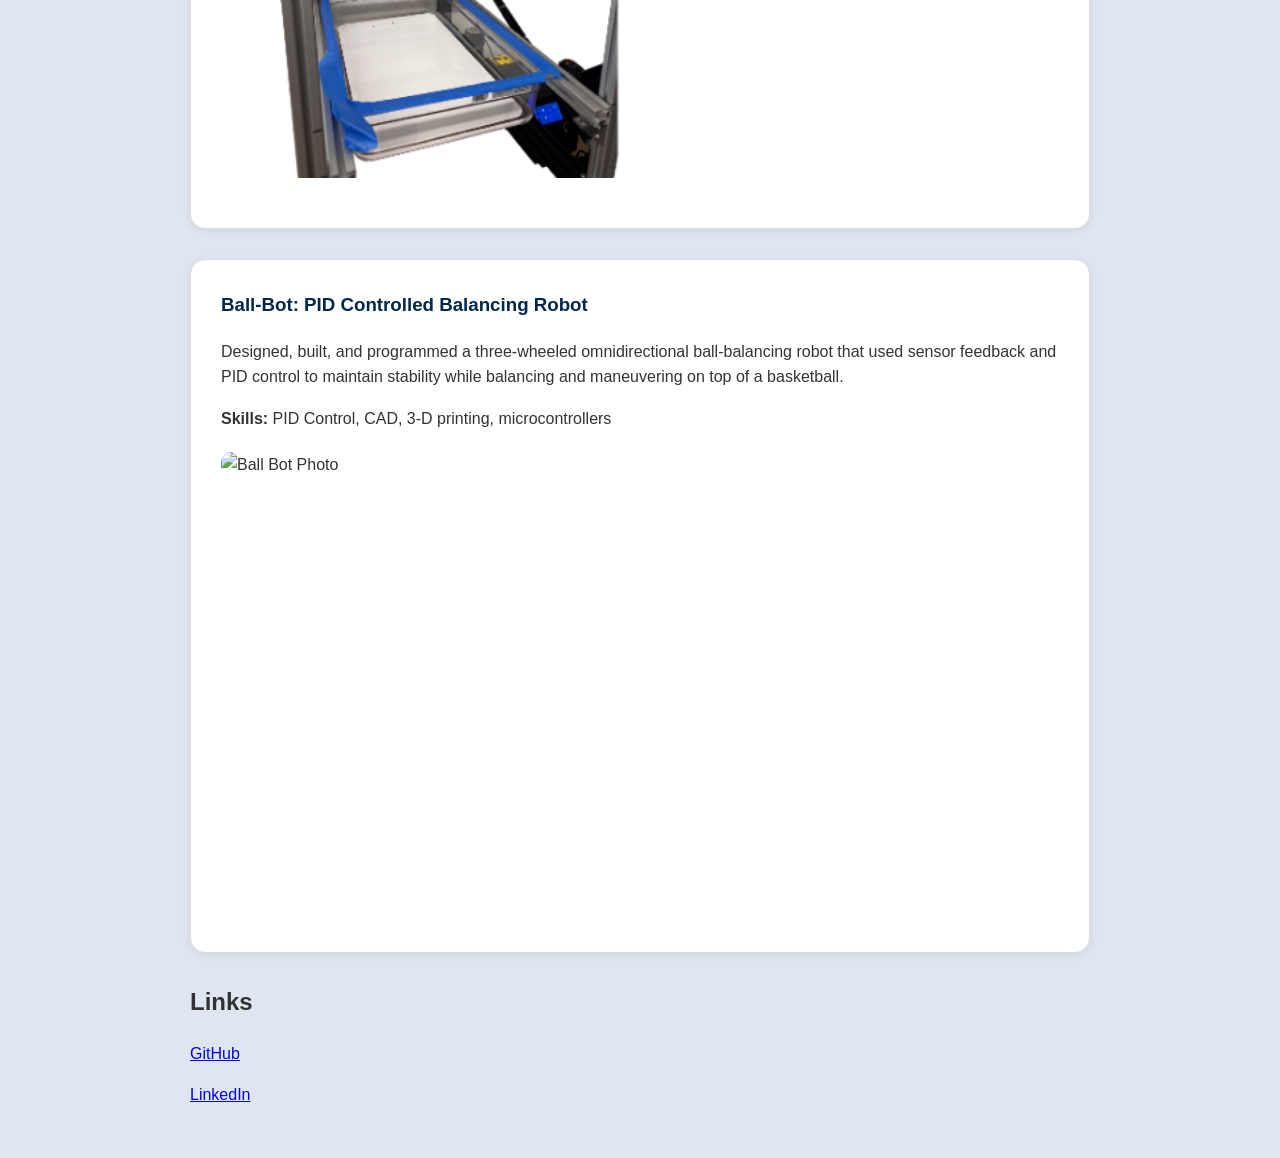
==== commit b78737cd: "Update index.html" ====
--- a/index.html
+++ b/index.html
@@ -49,6 +49,24 @@
 
     <div class="project">
       <h3>
+      <a href="FREE_wrapper.html">
+      FREE Wrapping Device
+      </a>
+      </h3>
+      <p>
+        Designed and built a fiber wrapping device to create accurate yet modular fiber-reinforced elastomeric enclosures (FREEs).
+      </p>
+      
+      <p><strong>Skills:</strong> CAD, 3D printing, control algorithm design, soft robotics, mathematical nodeling, signal processing</p>
+      <img
+        src="FREE1.png"
+        alt="FREE Photo"
+        class="project-thumbnail"
+      >
+    </div>
+
+    <div class="project">
+      <h3>
       <a href="wearable-device.html">
       Closed-Loop Wearable Medical Device
       </a>
@@ -57,7 +75,7 @@
         Designed and prototyped a soft actuator wristband that dynamically adjusts pressure to reduce motion artifacts in biosignals.
       </p>
       
-      <p><strong>Skills:</strong> ESP32, PID control, fuzzy logic, CAD, 3D printing, Python, biosensors</p>
+      <p><strong>Skills:</strong> ESP32 Microcontrollers, PID control, fuzzy Logic control, CAD, 3D printing, Python, biosensors</p>
       <img
         src="CML2.png"
         alt="CML Photo"
--- a/style.css
+++ b/style.css
@@ -106,13 +106,25 @@
 }
 
 .hero-logos img {
-  width: 160px;
-  height: 160px;
+  width: 125px;
+  height: 125px;
   object-fit: cover;
   border-radius: 12px;
 }
 
 .project-thumbnail {
+  display: block;
+  width: 100%;
+  max-width: 50%;
+  height: 450px;
+
+  object-fit: cover;
+  object-position: center;
+
+  margin: 20px 0;
+  border-radius: 10px;
+}
+.project-thumbnail2 {
   display: block;
   width: 100%;
   max-width: 100%;
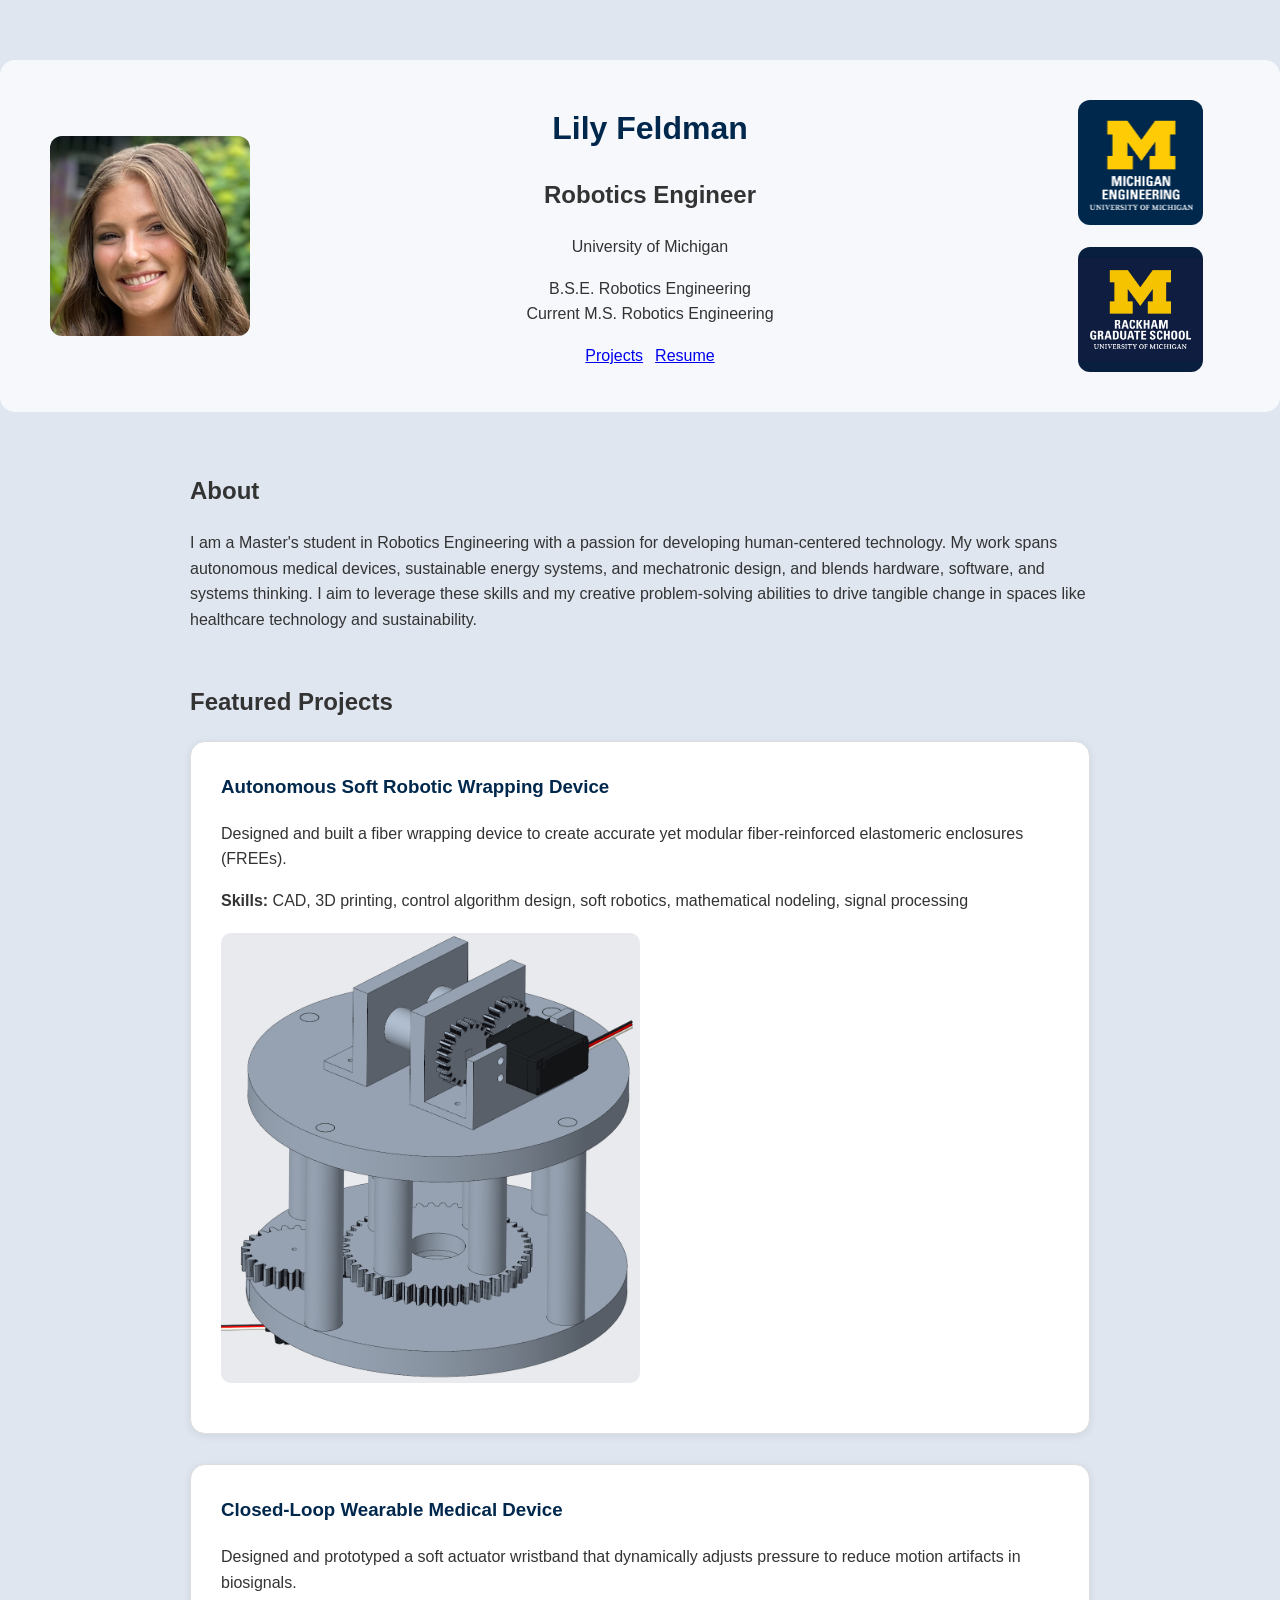
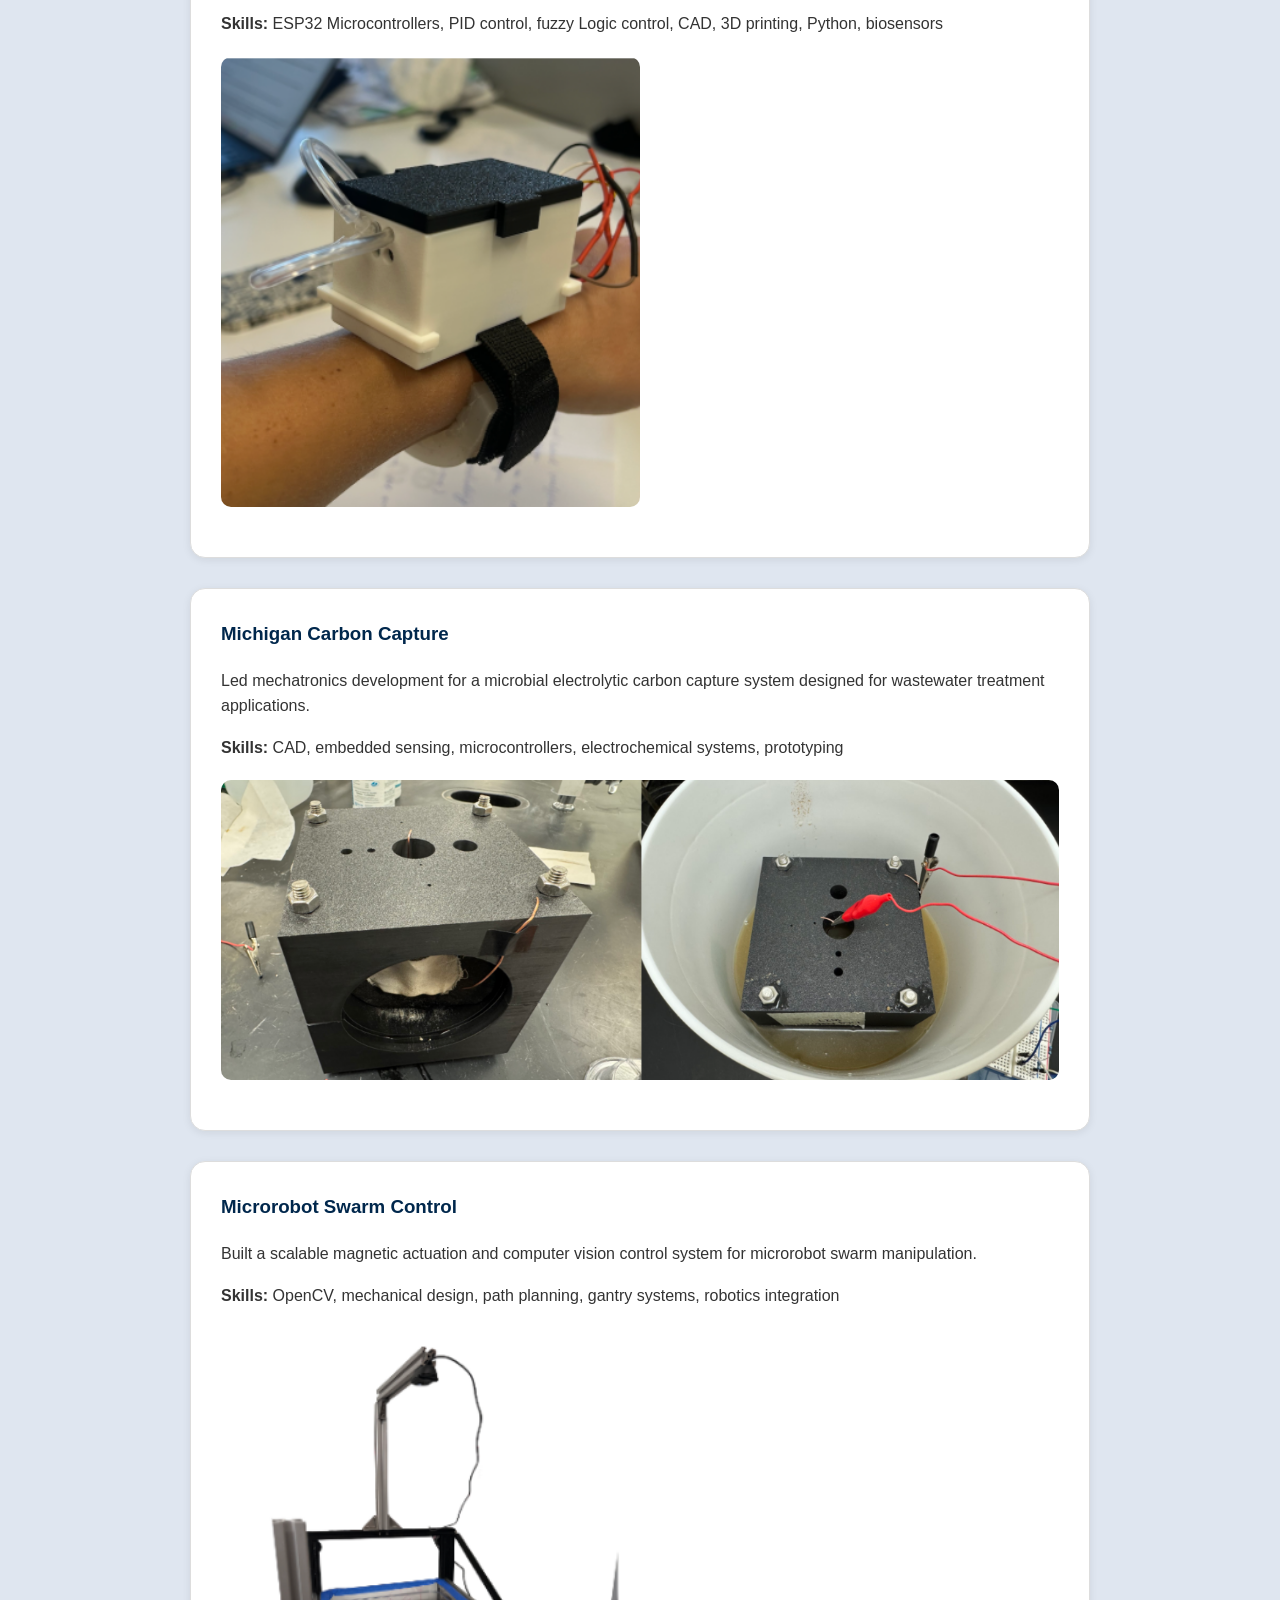
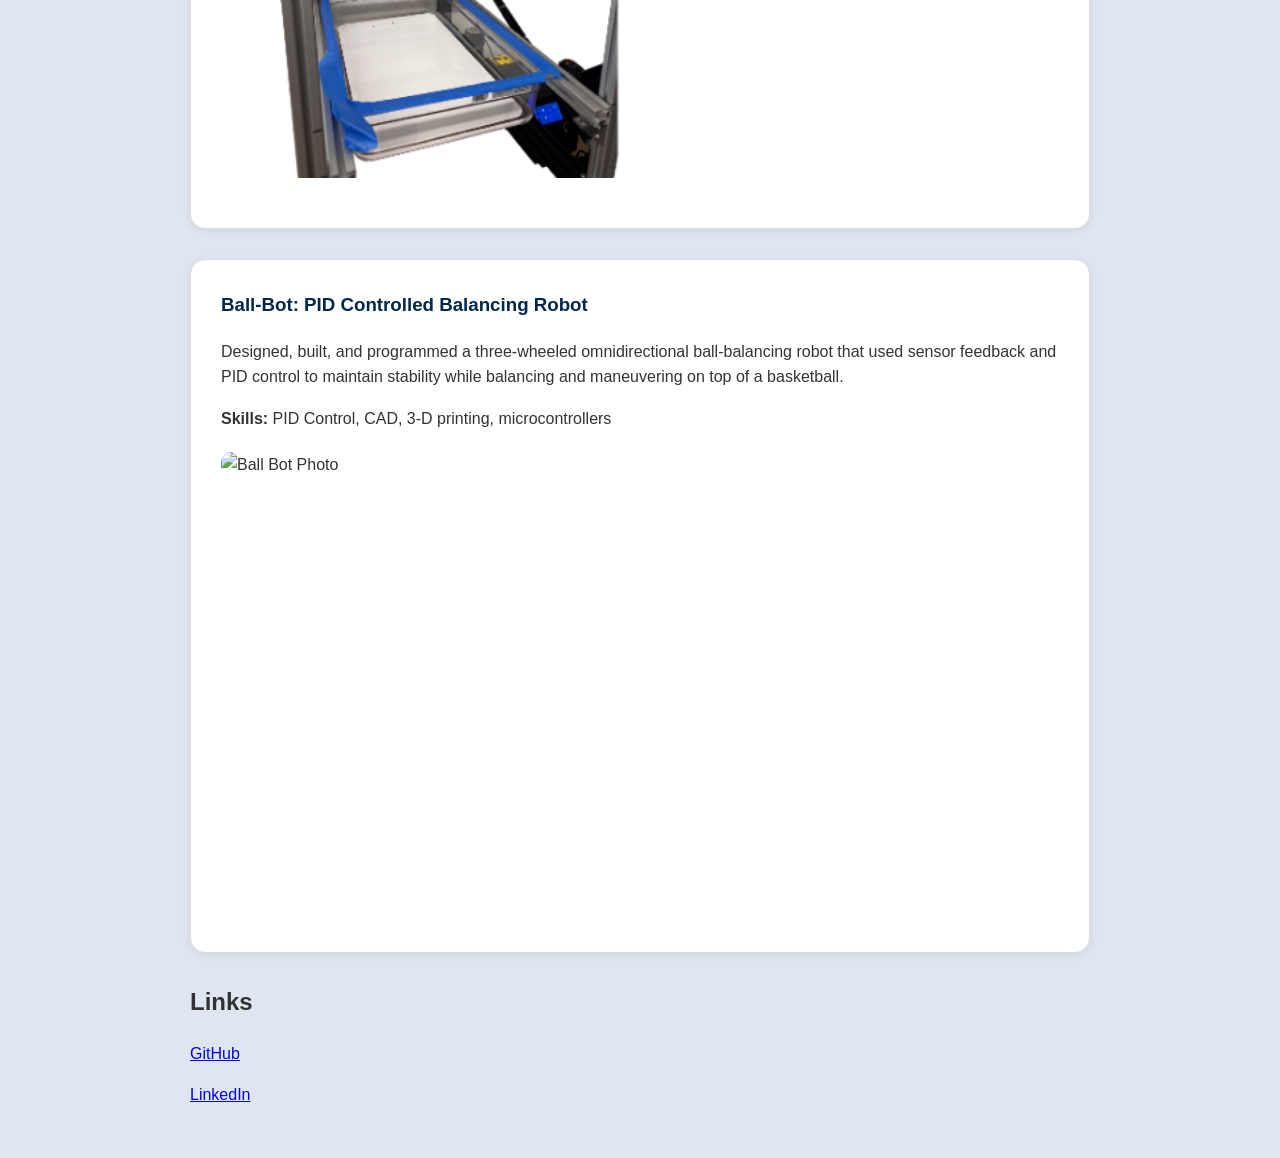
==== commit e64d5a49: "Update index.html" ====
--- a/index.html
+++ b/index.html
@@ -49,8 +49,8 @@
 
     <div class="project">
       <h3>
-      <a href="FREE_wrapper.html">
-      FREE Wrapping Device
+      <a href="FREE.html">
+      Autonomous Soft Robotic Wrapping Device
       </a>
       </h3>
       <p>
